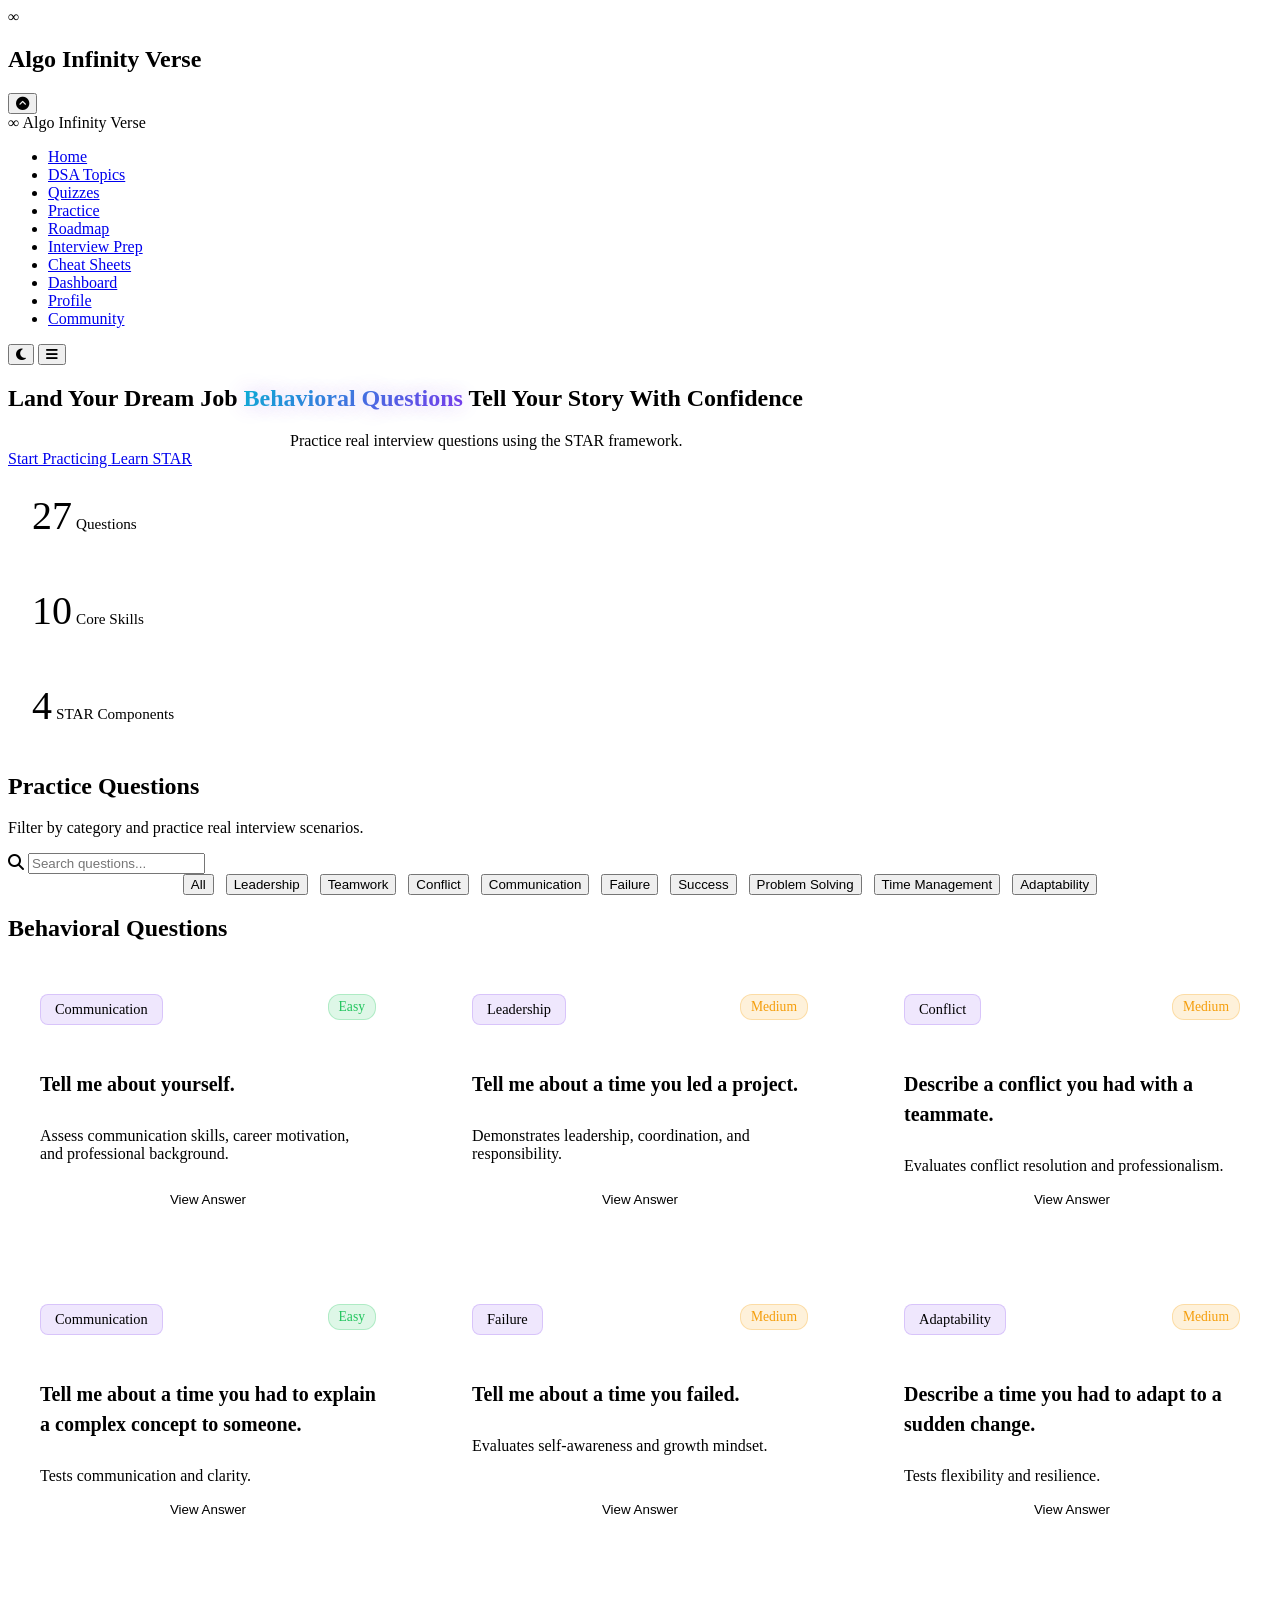
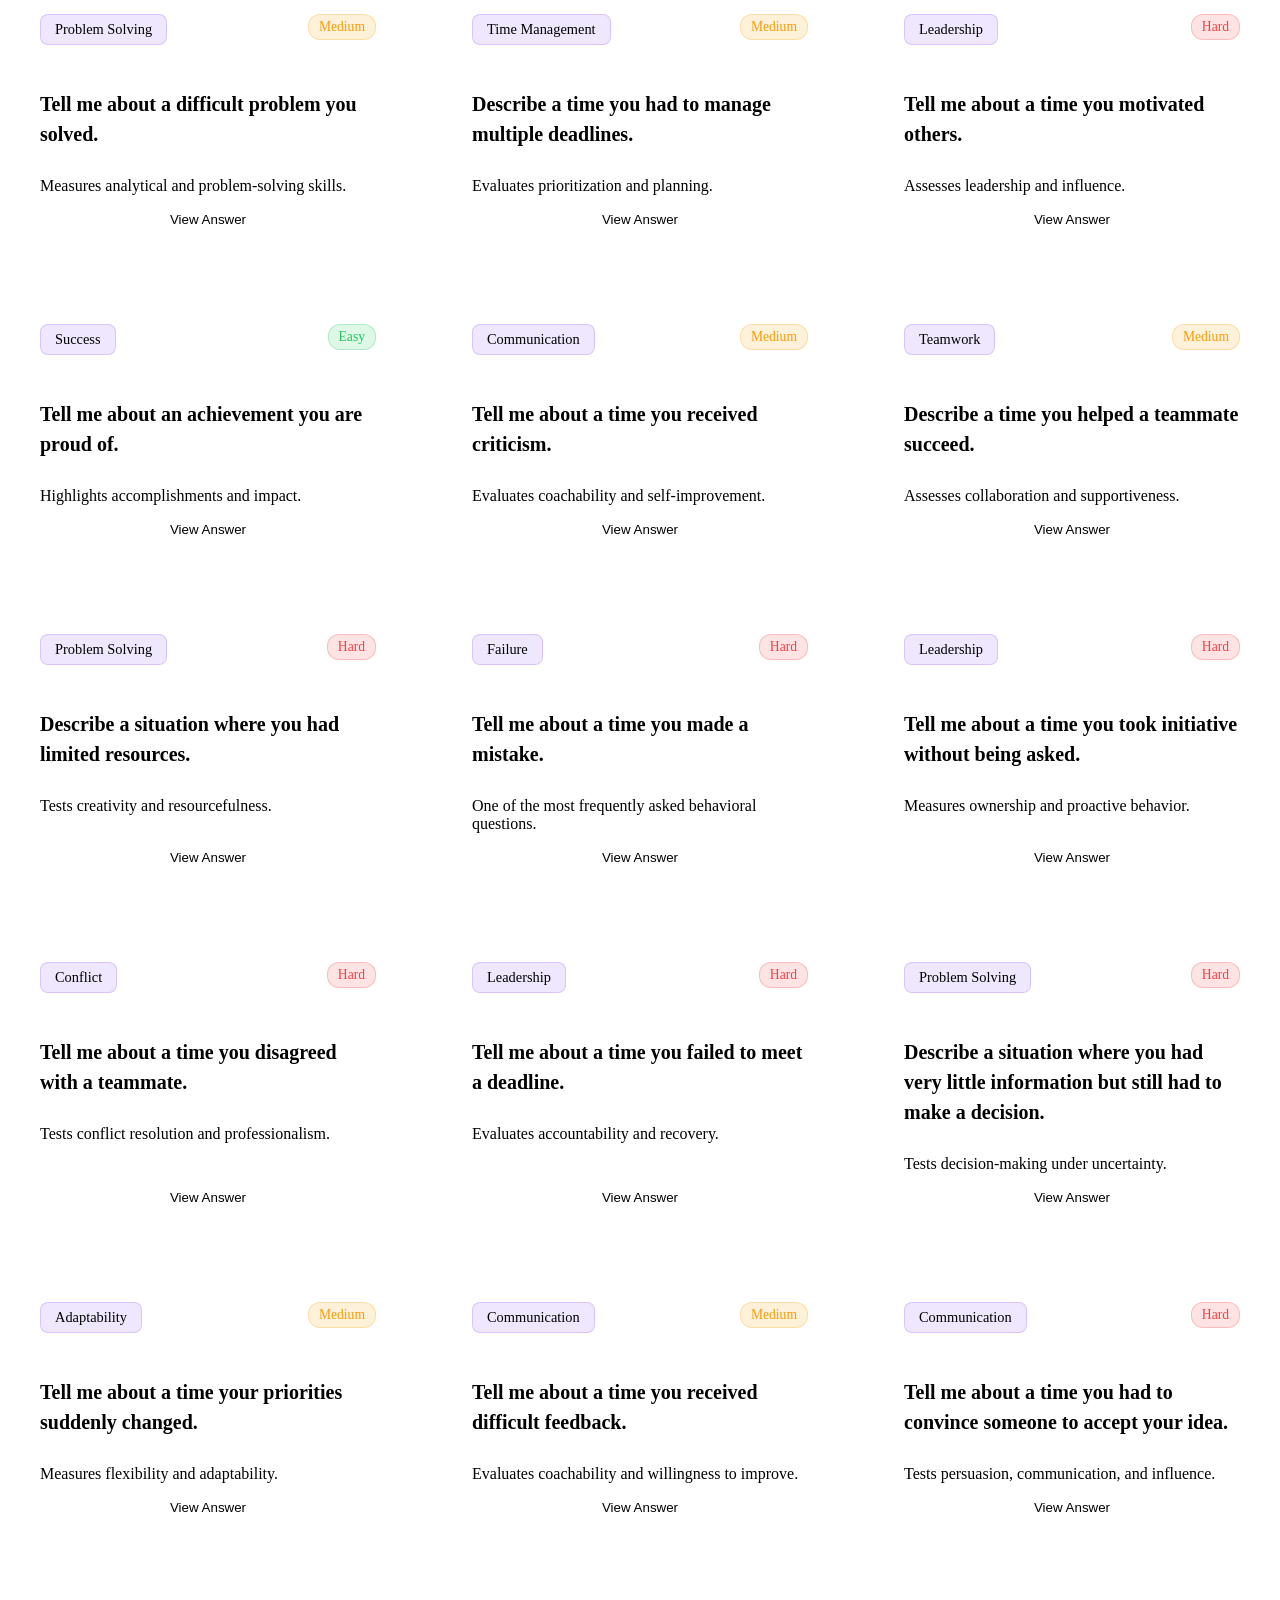
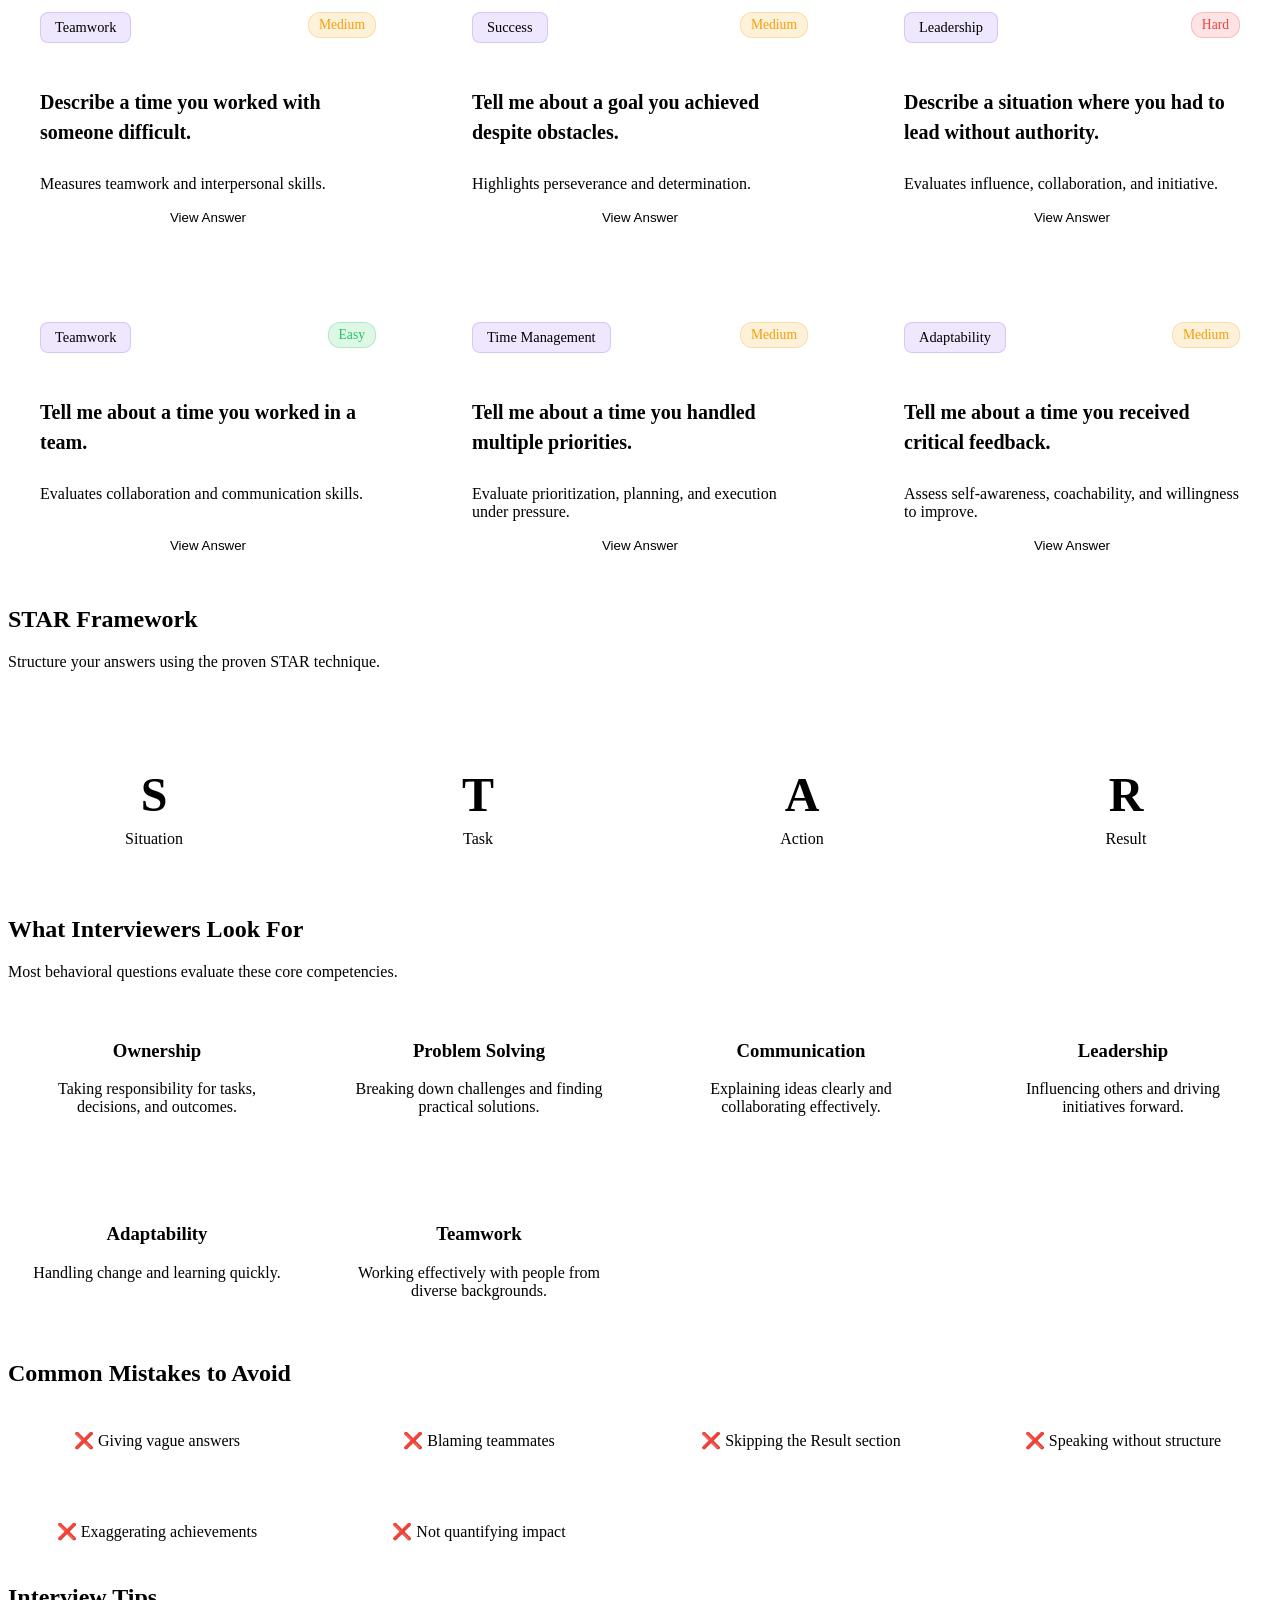
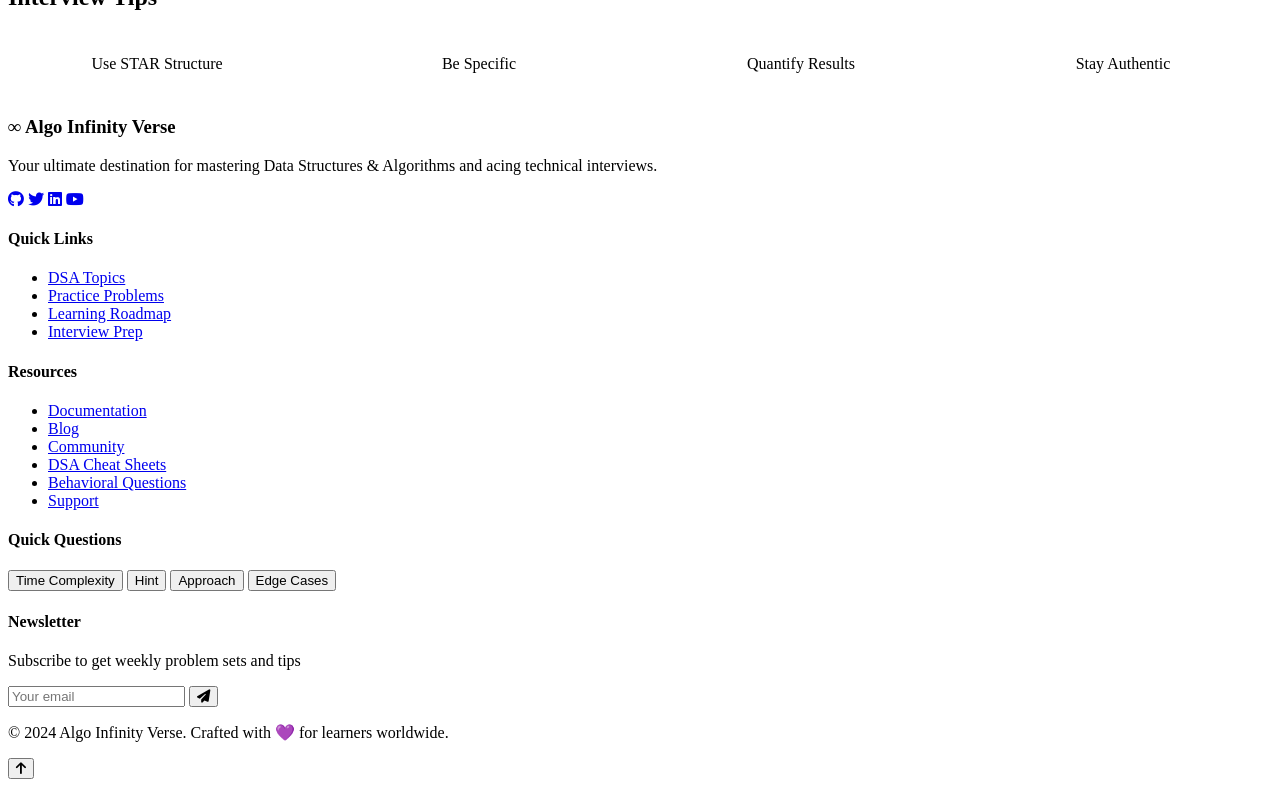
==== behavioral-questions.html @ 7541230c "Add behavioral interview questions page" ====
<!DOCTYPE html>
<html lang="en">
<head>
  <meta charset="UTF-8">
  <meta name="viewport" content="width=device-width, initial-scale=1.0">
  <title>Behavioral Questions</title>
  <link rel="stylesheet" href="styles.css">
  <link rel="stylesheet" href="behavioral-questions.css">
  <link
      href="https://fonts.googleapis.com/css2?family=Orbitron:wght@400;700;900&family=Poppins:wght@300;400;500;600;700&family=Fira+Code:wght@400;500;600&display=swap"
      rel="stylesheet"
    />

  <link
rel="stylesheet"
href="https://cdnjs.cloudflare.com/ajax/libs/font-awesome/6.5.2/css/all.min.css">

</head>
<body>

      <!-- Loading Screen -->
    <div id="loading-screen">
      <div class="loader">
        <div class="infinity-loader">∞</div>
        <h2>Algo Infinity Verse</h2>
        <div class="loading-bar">
          <div class="loading-progress"></div>
        </div>
      </div>
    </div>

<!-- Scroll to Top Button -->
    <button id="scrollTopBtn" class="scroll-top-btn">
      <i class="fas fa-circle-chevron-up"></i>
    </button>

      <!-- Navigation Bar -->
    <nav class="navbar">
      <div class="nav-logo">
        <span class="logo-text">∞</span>
        <span class="logo-title">Algo Infinity Verse</span>
      </div>
      <ul class="nav-links" id="navLinks">
        <li><a href="index.html">Home</a></li>
        <li><a href="index.html#topics">DSA Topics</a></li>
        <li><a href="index.html#quiz">Quizzes</a></li>
        <li><a href="index.html#practice">Practice</a></li>
        <li><a href="index.html#roadmap">Roadmap</a></li>
        <li><a href="index.html#interview">Interview Prep</a></li>
        <li><a href="cheat-sheets.html">Cheat Sheets</a></li>
        <li><a href="index.html#dashboard">Dashboard</a></li>
        <li><a href="index.html#profile">Profile</a></li>
        <li><a href="community.html">Community</a></li>
      </ul>
      <div class="nav-buttons">
        <button id="darkModeToggle" class="dark-mode-btn">
          <i class="fas fa-moon"></i>
        </button>
        <button id="menuToggle" class="menu-toggle">
          <i class="fas fa-bars"></i>
        </button>
      </div>
    </nav>

  <!--Hero-->
  <section class="hero behavioral-hero">
    <div class="hero-background">
      <div class="stars"></div>
      <div class="stars2"></div>
      <div class="stars3"></div>
  </div>
  <div class="hero-content">

    <h1 class="hero-title">
      <span class="title-line">
Land Your Dream Job
</span>

<span class="main-title">
Behavioral Questions
</span>

<span class="subtitle">
Tell Your Story With Confidence
</span>
    </h1>

    <p class="section-subtitle">
      Practice real interview questions using the STAR framework.
    </p>

    <div class="hero-buttons">
      <a href="#questions" class="btn btn-primary">
        Start Practicing
      </a>

      <a href="#star" class="btn btn-secondary">
        Learn STAR
      </a>
    </div>

  </div>
</section>

<!--Stat-->

<section class="section">
  <div class="container">

<div class="hero-stats">

  <div class="stat-box">
    <span class="stat-number">27</span>
    <span class="stat-label">Questions</span>
  </div>

  <div class="stat-box">
    <span class="stat-number">10</span>
    <span class="stat-label">Core Skills</span>
  </div>

  <div class="stat-box">
    <span class="stat-number">4</span>
    <span class="stat-label">STAR Components</span>
  </div>

</div>
</div>
</section>

<!--search-->
<section class="section">
<div class="container">
<h2 class="section-title">
Practice Questions
</h2>

<p class="section-subtitle">
Filter by category and practice real interview scenarios.
</p>

    <div class="practice-controls">

      <div class="search-bar">
        <i class="fas fa-search"></i>
        <input
          type="text"
          id="searchQuestions"
          placeholder="Search questions..."
        >
      </div>

      <div class="filter-buttons">

        <button class="filter-btn active">
          All
        </button>

        <button class="filter-btn">
          Leadership
        </button>

        <button class="filter-btn">
          Teamwork
        </button>

        <button class="filter-btn">
          Conflict
        </button>

        <button class="filter-btn">
          Communication
          </button>

          <button class="filter-btn">
          Failure
        </button>

        <button class="filter-btn">
          Success
        </button>

        <button class="filter-btn">
          Problem Solving
        </button>

        <button class="filter-btn">
          Time Management
        </button>

        <button class="filter-btn">
          Adaptability
          </button>

      </div>

    </div>

</div>
</section>

<!--ques card-->
<section id="questions" class="section">
<div class="container">
  <h2 class="section-title">
    Behavioral Questions
  </h2>
  <div id="questions-container" class="behavioral-grid">
    <!-- Question cards will be dynamically inserted here -->
     </div>
</div>
</section>
  
<!--STAR section-->
<section id="star" class="section">

<div class="container">

<h2 class="section-title">
STAR Framework
</h2>
<p class="section-subtitle">
Structure your answers using the proven STAR technique.
</p>
<div class="star-grid">

<div class="star-card">
<h3>S</h3>
<p>Situation</p>
</div>

<div class="star-card">
<h3>T</h3>
<p>Task</p>
</div>

<div class="star-card">
  <h3>A</h3>
  <p>Action</p>
</div>

<div class="star-card">
  <h3>R</h3>
<p>Result</p>
</div>

</div>

</div>
</section>
<!--interviewer looks for-->
<section class="section">
  <div class="container">

    <h2 class="section-title">
      What Interviewers Look For
    </h2>

    <p class="section-subtitle">
      Most behavioral questions evaluate these core competencies.
    </p>

    <div class="tips-grid">

      <div class="tip-card">
        <h3>Ownership</h3>
        <p>
          Taking responsibility for tasks, decisions, and outcomes.
        </p>
      </div>

      <div class="tip-card">
        <h3>Problem Solving</h3>
        <p>
          Breaking down challenges and finding practical solutions.
        </p>
      </div>

      <div class="tip-card">
        <h3>Communication</h3>
        <p>
          Explaining ideas clearly and collaborating effectively.
        </p>
      </div>

      <div class="tip-card">
        <h3>Leadership</h3>
        <p>
          Influencing others and driving initiatives forward.
        </p>
      </div>

      <div class="tip-card">
        <h3>Adaptability</h3>
        <p>
          Handling change and learning quickly.
        </p>
      </div>

      <div class="tip-card">
        <h3>Teamwork</h3>
        <p>
          Working effectively with people from diverse backgrounds.
        </p>
      </div>

    </div>

  </div>
</section>
<!--mistakes-->
<section class="section">
  <div class="container">

    <h2 class="section-title">
      Common Mistakes to Avoid
    </h2>

    <div class="tips-grid">

      <div class="tip-card">
        ❌ Giving vague answers
      </div>

      <div class="tip-card">
        ❌ Blaming teammates
      </div>

      <div class="tip-card">
        ❌ Skipping the Result section
      </div>

      <div class="tip-card">
        ❌ Speaking without structure
      </div>

      <div class="tip-card">
        ❌ Exaggerating achievements
      </div>

      <div class="tip-card">
        ❌ Not quantifying impact
      </div>

    </div>

  </div>
</section>

<!--tips-->
<section class="section">

<div class="container">

<h2 class="section-title">
Interview Tips
</h2>

<div class="tips-grid">

<div class="tip-card">
   Use STAR Structure
</div>

<div class="tip-card">
   Be Specific
</div>

<div class="tip-card">
   Quantify Results
</div>

<div class="tip-card">
   Stay Authentic
</div>
</div>
</div>
</section>
<!-- Footer -->
    <footer class="footer">
      <div class="container">
        <div class="footer-content">
          <div class="footer-section">
            <h3>∞ Algo Infinity Verse</h3>
            <p>
              Your ultimate destination for mastering Data Structures &
              Algorithms and acing technical interviews.
            </p>
            <div class="social-links">
              <a href="#"><i class="fab fa-github"></i></a>
              <a href="#"><i class="fab fa-twitter"></i></a>
              <a href="#"><i class="fab fa-linkedin"></i></a>
              <a href="#"><i class="fab fa-youtube"></i></a>
            </div>
          </div>
          <div class="footer-section">
            <h4>Quick Links</h4>
            <ul>
              <li><a href="index.html#topics">DSA Topics</a></li>
              <li><a href="index.html#practice">Practice Problems</a></li>
              <li><a href="index.html#roadmap">Learning Roadmap</a></li>
              <li><a href="index.html#interview">Interview Prep</a></li>
            </ul>
          </div>
          <div class="footer-section">
            <h4>Resources</h4>
            <ul>
              <li><a href="#">Documentation</a></li>
              <li><a href="#">Blog</a></li>
              <li><a href="community.html">Community</a></li>
              <li><a href="cheat-sheets.html">DSA Cheat Sheets</a></li>
              <li><a href="behavioral-questions.html">Behavioral Questions</a></li>
              <li><a href="support-page/index.html">Support</a></li>
            </ul>
          </div>
          <div class="footer-section">
            <h4>Quick Questions</h4>
            <div class="footer-questions">
              <button
                class="footer-question"
                data-question="What is the time complexity of this problem?"
              >
                Time Complexity
              </button>
              <button
                class="footer-question"
                data-question="Can you give me a hint for this problem?"
              >
                Hint
              </button>
              <button
                class="footer-question"
                data-question="What approach should I use?"
              >
                Approach
              </button>
              <button
                class="footer-question"
                data-question="Are there any edge cases I should consider?"
              >
                Edge Cases
              </button>
            </div>
          </div>
          <div class="footer-section">
            <h4>Newsletter</h4>
            <p>Subscribe to get weekly problem sets and tips</p>
            <form class="newsletter-form" id="newsletterForm" novalidate>
              <label for="newsletterEmail" class="sr-only">Email address</label>
              <input
                type="email"
                id="newsletterEmail"
                name="email"
                placeholder="Your email"
                required
                autocomplete="email"
                aria-describedby="newsletterError"
              />
              <button type="submit" aria-label="Subscribe to newsletter">
                <i class="fas fa-paper-plane"></i>
              </button>
              <span class="newsletter-error" id="newsletterError" role="alert" aria-live="polite"></span>
              
            </form>
          </div>
        </div>
        <div class="footer-bottom">
          <p>
            &copy; 2024 Algo Infinity Verse. Crafted with 💜 for learners
            worldwide.
          </p>
        </div>
      </div>
    </footer>

    <div class="modal" id="notesModal">
      <div class="modal-content">
        <div class="modal-header">
          <h3 id="notesModalTitle">Problem Notes</h3>
          <button class="modal-close" id="notesModalClose">&times;</button>
        </div>
        <div class="modal-body">
          <textarea id="notesEditor" placeholder="Write your notes here..."></textarea>
        </div>
        <div class="modal-footer">
          <button class="btn btn-secondary" id="notesCancelBtn">Cancel</button>
          <button class="btn btn-primary" id="notesSaveBtn">
            <i class="fas fa-save"></i> Save Notes
          </button>
        </div>
      </div>
    </div>
    <div class="modal" id="answerModal">

  <div class="modal-content">

    <div class="modal-header">
      <h3 id="modalQuestion"></h3>

      <button
        class="modal-close"
        id="closeAnswer">
        &times;
      </button>
    </div>

    <div class="modal-body">
<div class="modal-meta">
    <span id="modalCategory" class="category-tag"></span>
    <span id="modalDifficulty"></span>
</div>

      <div id="modalAnswer"></div>

    </div>

  </div>

</div>
    <!-- Back To Top Button -->
<button id="backToTopBtn" class="back-to-top" aria-label="Back to Top">
  <i class="fas fa-arrow-up"></i>
</button>
    <script src="behavioral-questions.js"></script>
</body>
</html>
---- behavioral-questions.css ----
/*Behavioral Questions Page*/
.behavioral-hero .main-title{
    background:linear-gradient(
        135deg,
        #06b6d4,
        #7c3aed
    );

    background-clip: text;
    -webkit-background-clip:text;

    color: transparent;
    -webkit-text-fill-color:transparent;

    text-shadow:
    0 0 20px rgba(124,58,237,0.3);
}
.behavioral-hero .section-subtitle{
    max-width:700px;
    margin:0 auto;
}

.behavioral-grid{
    display:grid;
    grid-template-columns:
    repeat(auto-fit,minmax(300px,1fr));

    gap:2rem;
}

.behavioral-card{
    display:flex;
    flex-direction:column;
    justify-content:space-between;
    position:relative;
    background:var(--glass-bg);
    border:1px solid var(--glass-border);
    border-radius:20px;
    padding:2rem;
    backdrop-filter:blur(10px);

    transition:
transform 0.3s ease,
box-shadow 0.3s ease;
}

/* Difficulty Badge */
.difficulty-badge{
    position:absolute;
    top:2rem;
    right:2rem;

    padding:6px 12px;
    border-radius:999px;

    font-size:0.85rem;
    font-weight:600;
}
.difficulty-easy{
    background:rgba(34,197,94,0.15);
    color:#22c55e;
    border:1px solid rgba(34,197,94,0.25);
}

.difficulty-medium{
    background:rgba(245,158,11,0.15);
    color:#f59e0b;
    border:1px solid rgba(245,158,11,0.25);
}

.difficulty-hard{
    background:rgba(239,68,68,0.15);
    color:#ef4444;
    border:1px solid rgba(239,68,68,0.25);
}

.behavioral-card:hover{
        transform:translateY(-4px);
    border-color:rgba(236,72,153,0.3);
}

.behavioral-card h3{
    font-size:1.25rem;
    line-height:1.5;
    margin-bottom:0.75rem;
    margin-top: 1.5rem;
}

.behavioral-card p{
    color:var(--text-secondary);
    
}
.behavioral-card .btn{
    margin-top:auto;
    box-shadow:none;
}

.behavioral-card .btn:hover{
    box-shadow:0 0 12px rgba(124,58,237,0.25);
}
/*Stat*/
/* Behavioral Page Stats Override */
.hero-stats .stat-box{
    padding:1.5rem;
    min-height:auto;
}

.hero-stats .stat-number{
    font-size:2.5rem;
}

.hero-stats .stat-label{
    font-size:0.95rem;
}
/*Star Cards*/
.star-grid{
    display:grid;
    grid-template-columns:
    repeat(auto-fit,minmax(220px,1fr));
    gap:2rem;
}

.star-card{
    background:var(--glass-bg);
    border:1px solid var(--glass-border);
    border-radius:20px;
    padding:2rem;
    text-align:center;
    backdrop-filter:blur(10px);
    transition:
    transform 0.3s ease,
    box-shadow 0.3s ease;
}

.star-card:hover{
    transform:translateY(-6px);
    box-shadow:var(--glass-shadow);
}

.star-card h3{
    font-size:3rem;
    color:var(--accent);
    margin-bottom:0.5rem;
    font-weight:800;
}
.star-card p{
    margin-top:0.5rem;
    color:var(--text-secondary);
}
/*Tips Card*/
.tips-grid{
    display:grid;
    grid-template-columns:
    repeat(auto-fit,minmax(250px,1fr));
    gap:1.5rem;
}

.tip-card{
    background:var(--glass-bg);
    border:1px solid var(--glass-border);
    border-radius:20px;
    padding:1.5rem;
    text-align:center;
    backdrop-filter:blur(10px);

    transition:
    transform 0.3s ease,
    box-shadow 0.3s ease;
}

.tip-card:hover{
    transform:translateY(-6px);
    box-shadow:var(--glass-shadow);
}
/*Category card*/
.card-meta{
    display:flex;
    gap:0.75rem;
    margin-bottom:1.25rem;
    flex-wrap:wrap;
}

.category-tag,
.difficulty-badge{
    display:inline-flex;
    align-items:center;

    padding:0.35rem 0.8rem;

    border-radius:8px;

    font-size:0.85rem;
    font-weight:500;

    margin:0;
}
.category-tag{
    background:rgba(124,58,237,0.12);
    color:var(--primary-light);
    border:1px solid rgba(124,58,237,0.2);
    font-size:0.9rem;
    padding:6px 14px
}

.category-tag:hover{
    background:rgba(124,58,237,0.35);
    transform:translateY(-2px);
}

#modalAnswer{
    line-height:1.8;
}

#modalAnswer strong{
    color:var(--accent);
}
.modal{
    display:none;
}

.modal.active{
    display:flex;
}
.modal-meta{
    display:flex;
    gap:0.75rem;
    margin-bottom:1rem;
    align-items:center;
}
/*Difficulty Badge*/
.difficulty-badge{
    display:inline-block;
    padding:4px 10px;
    border-radius:12px;
    margin-bottom:1rem;
    font-size:0.85rem;
}
.modal-difficulty{
    display:inline-flex;
    align-items:center;
    padding:0.35rem 0.8rem;
    border-radius:8px;
    font-size:0.85rem;
    font-weight:500;
}
/* Filter Buttons Mobile Fix */
.filter-buttons{
    display:flex;
    flex-wrap:wrap;
    gap:0.75rem;
    justify-content:center;
}
.view-answer-btn{
    width:100%;
    background:transparent;
    border:1px solid var(--glass-border);
    color:var(--text-primary);
    box-shadow:none;
}
.view-answer-btn:hover{
    border-color:var(--primary);
}
.navbar.scrolled{
    background: rgba(10,10,26,0.95);
    backdrop-filter: blur(12px);
}
@media (max-width:768px){

    .filter-buttons{
        width:100%;
        justify-content:center;
    }

    .filter-btn{
        font-size:0.9rem;
        padding:0.6rem 1rem;
    }

}
/*Mobile Responsiveness*/
@media (max-width:768px){

    .behavioral-grid,
    .star-grid,
    .tips-grid{
        grid-template-columns:1fr;
    }

    .star-card h3{
        font-size:2.5rem;
    }

}
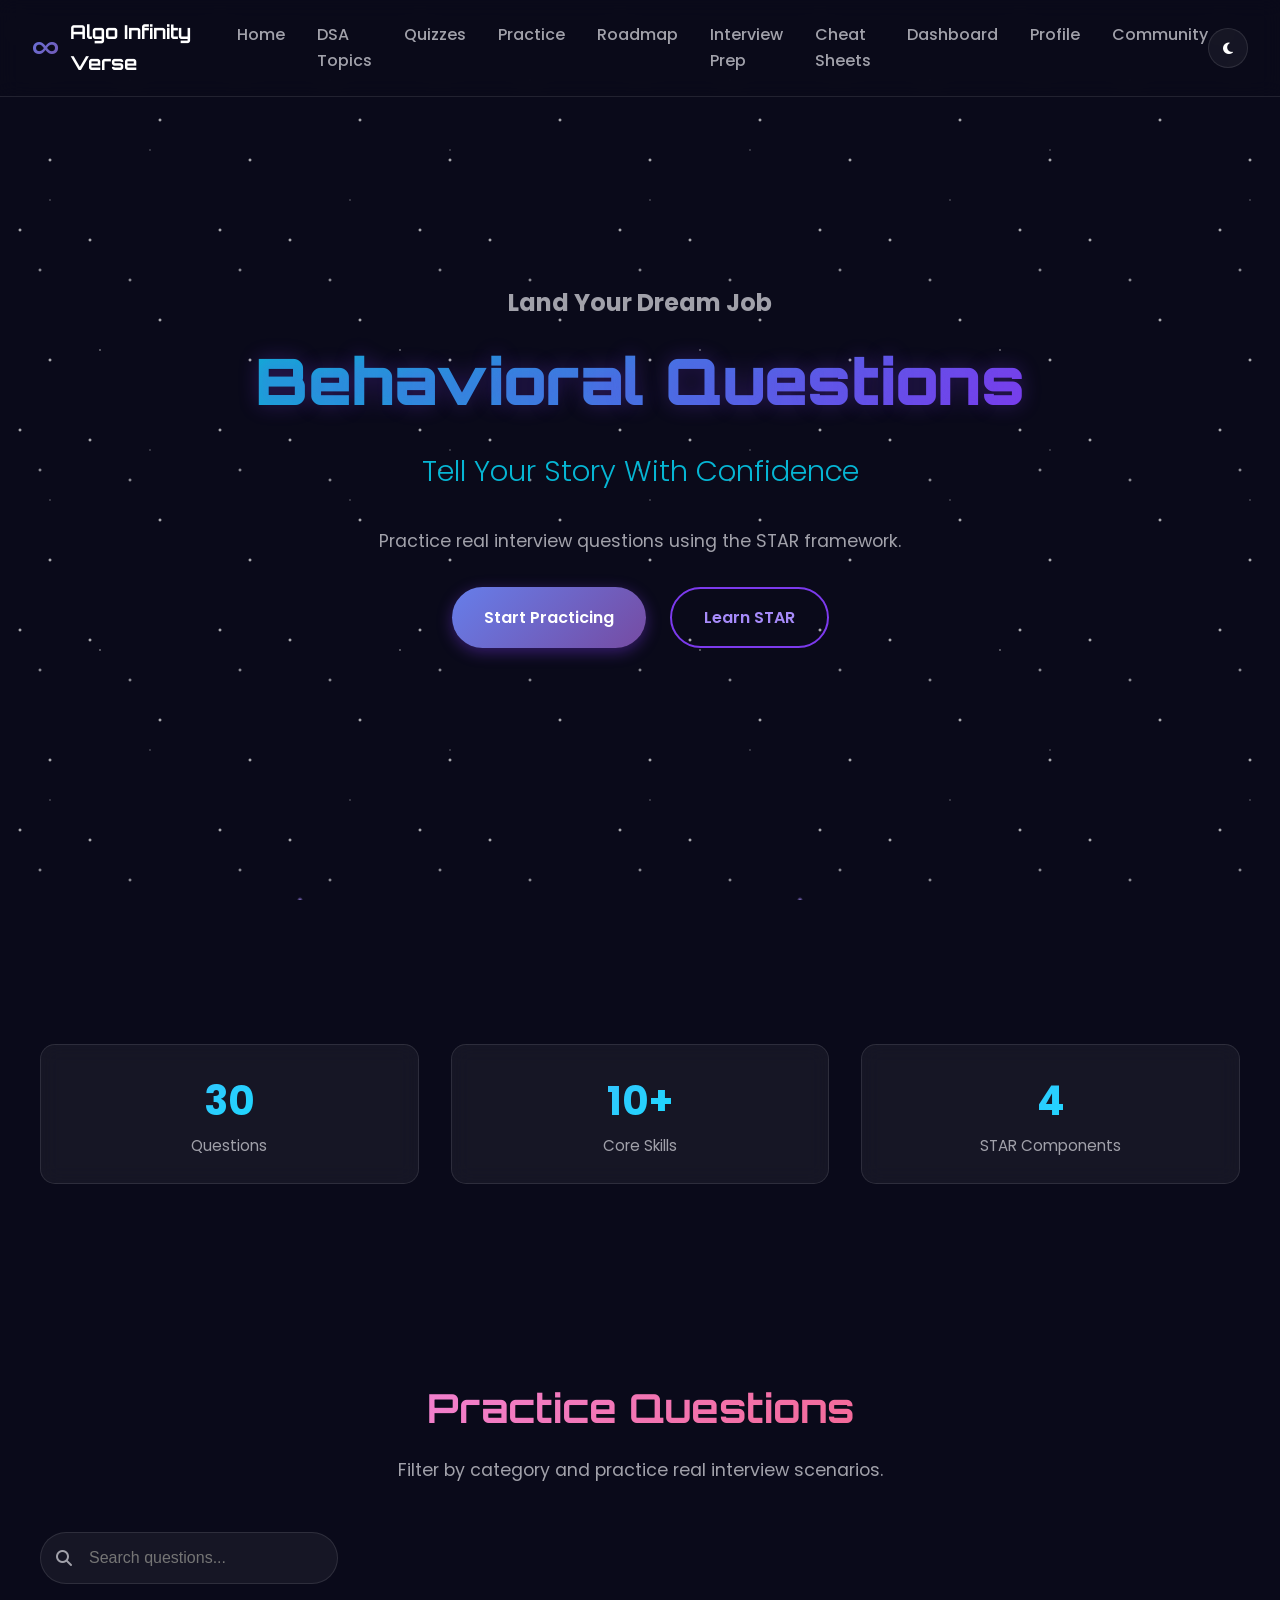
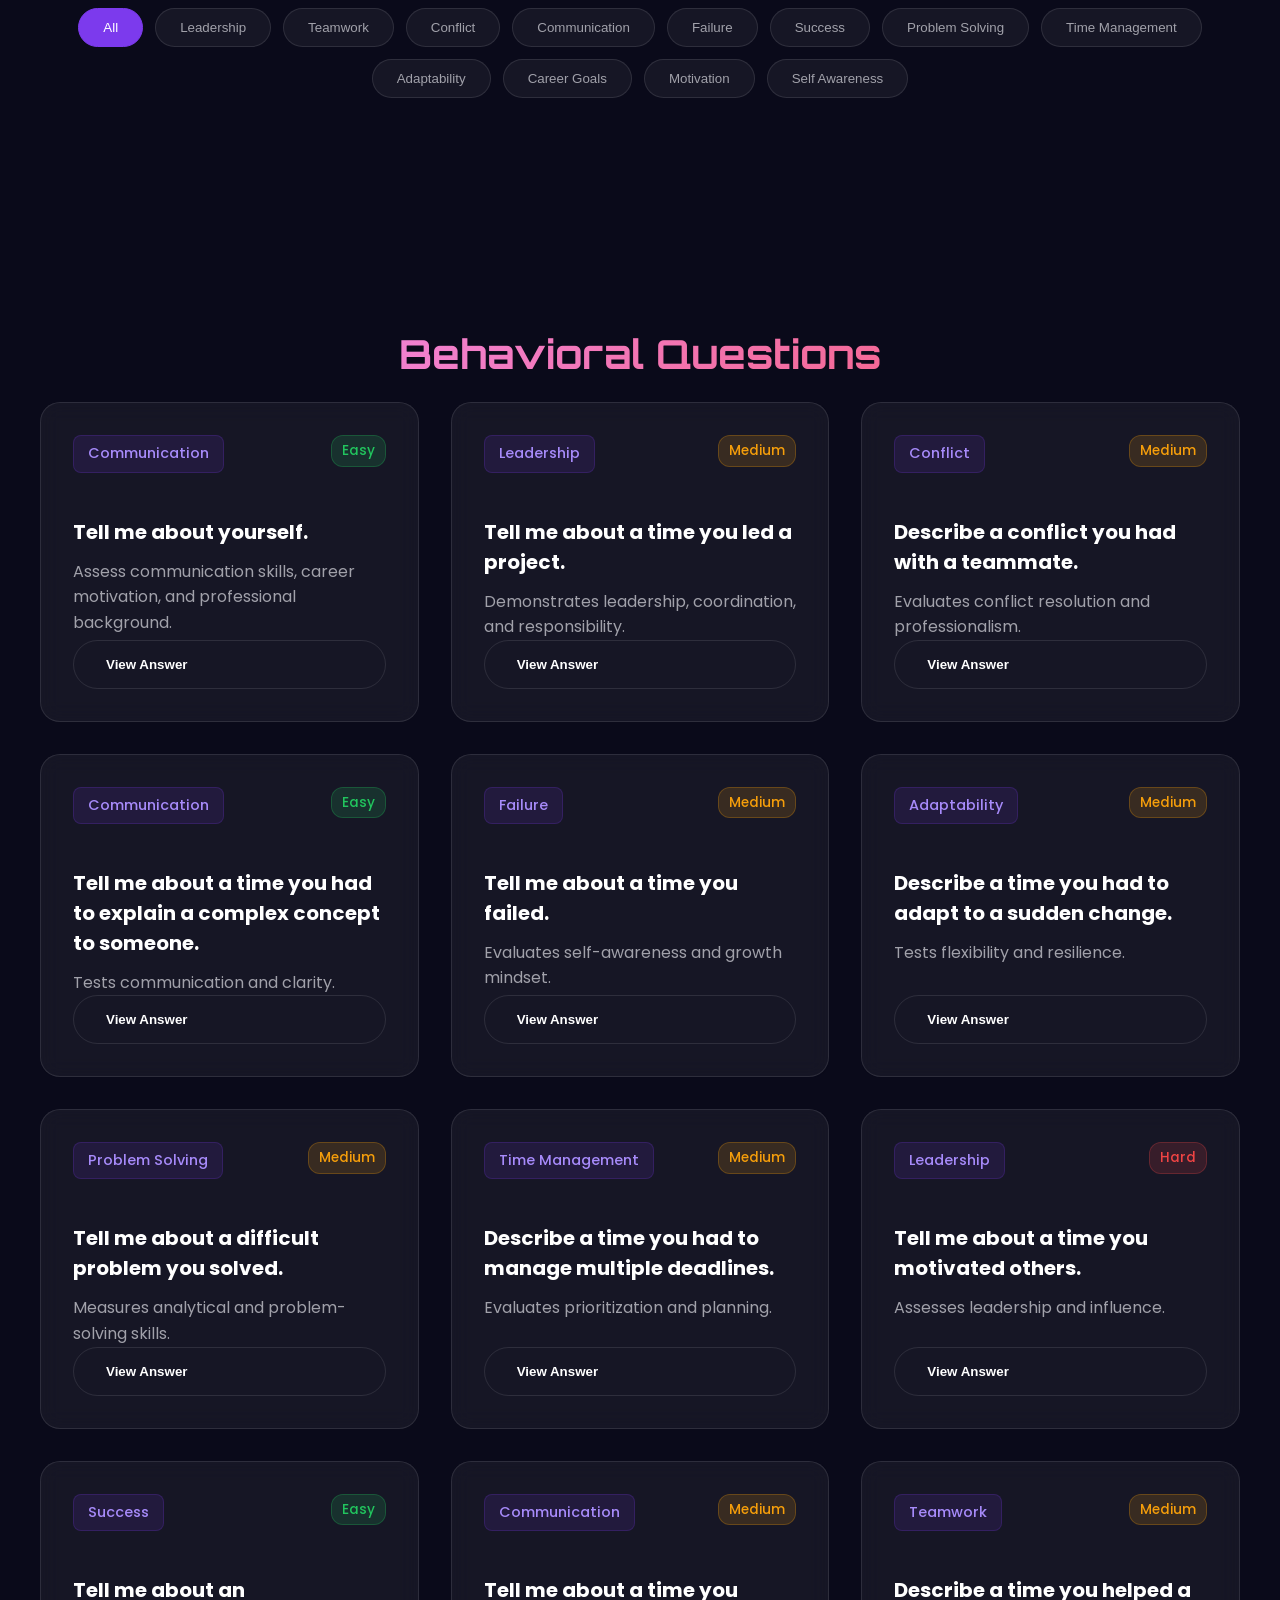
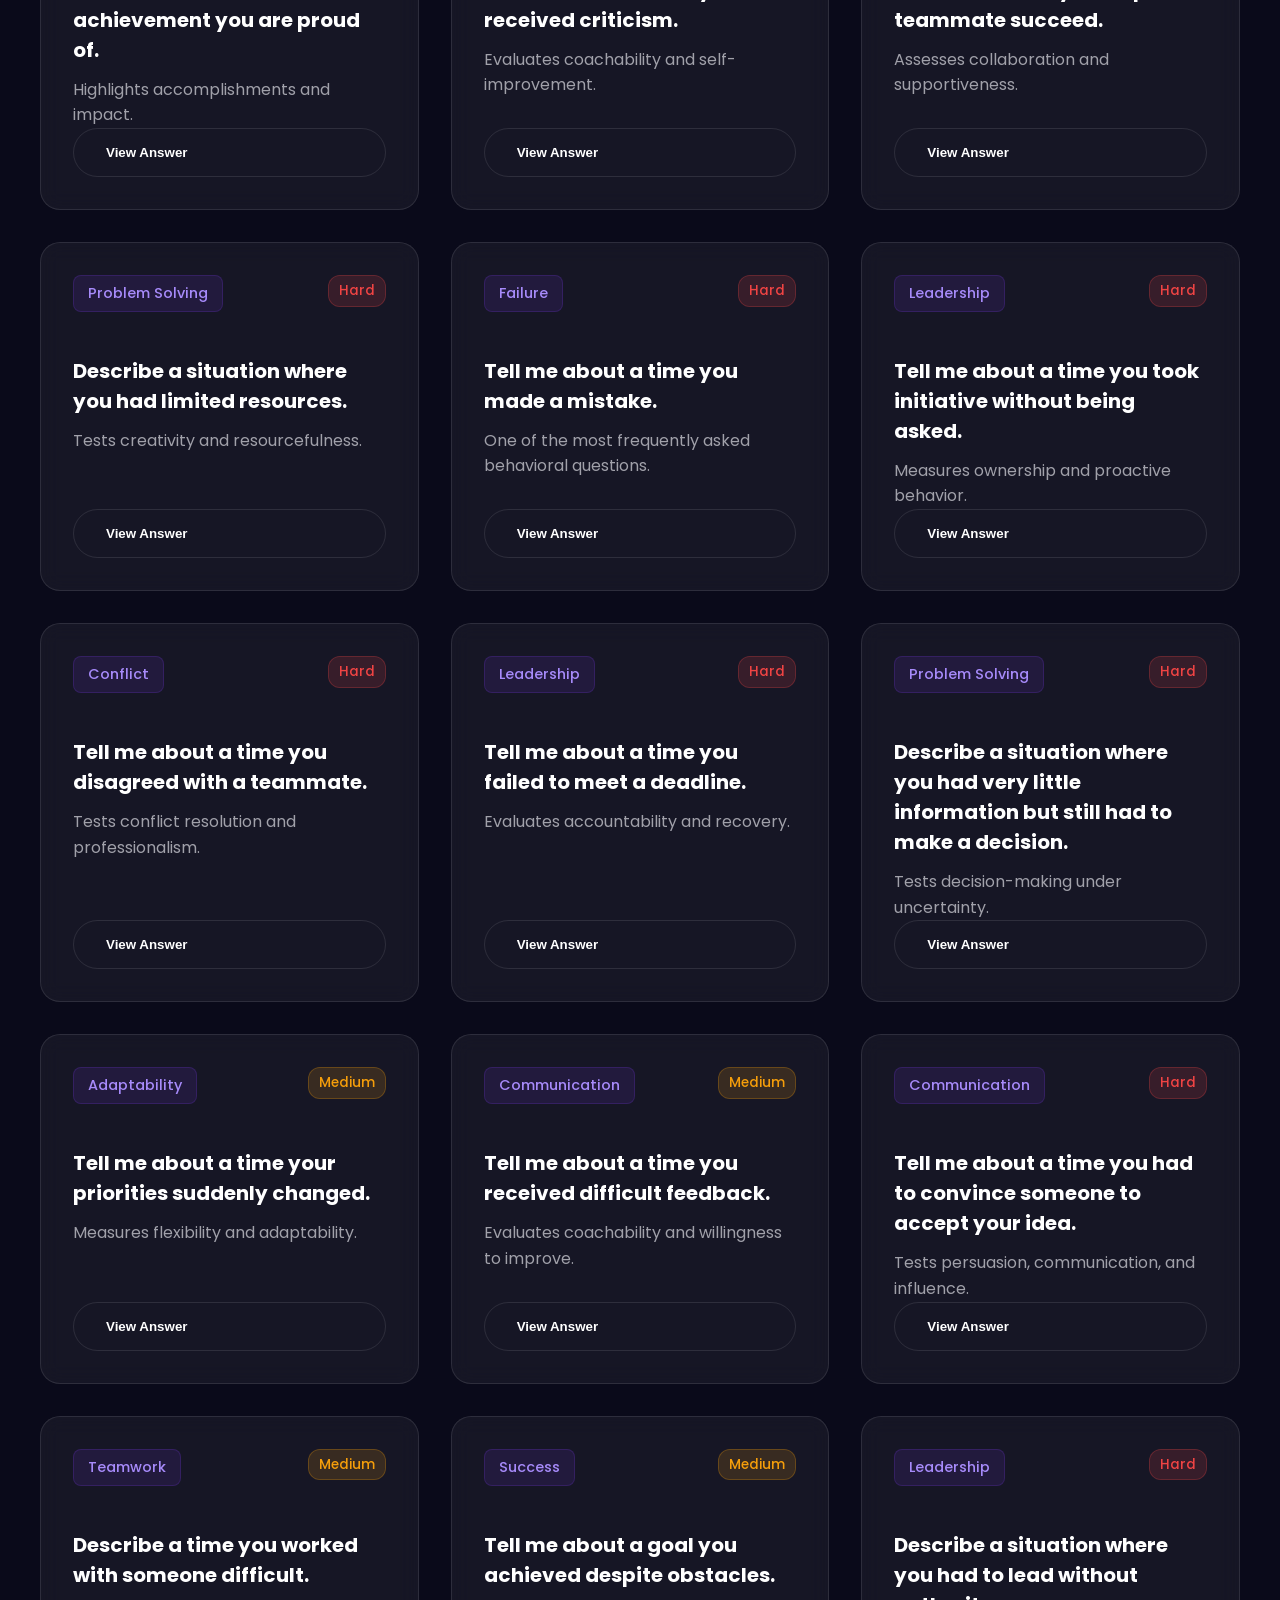
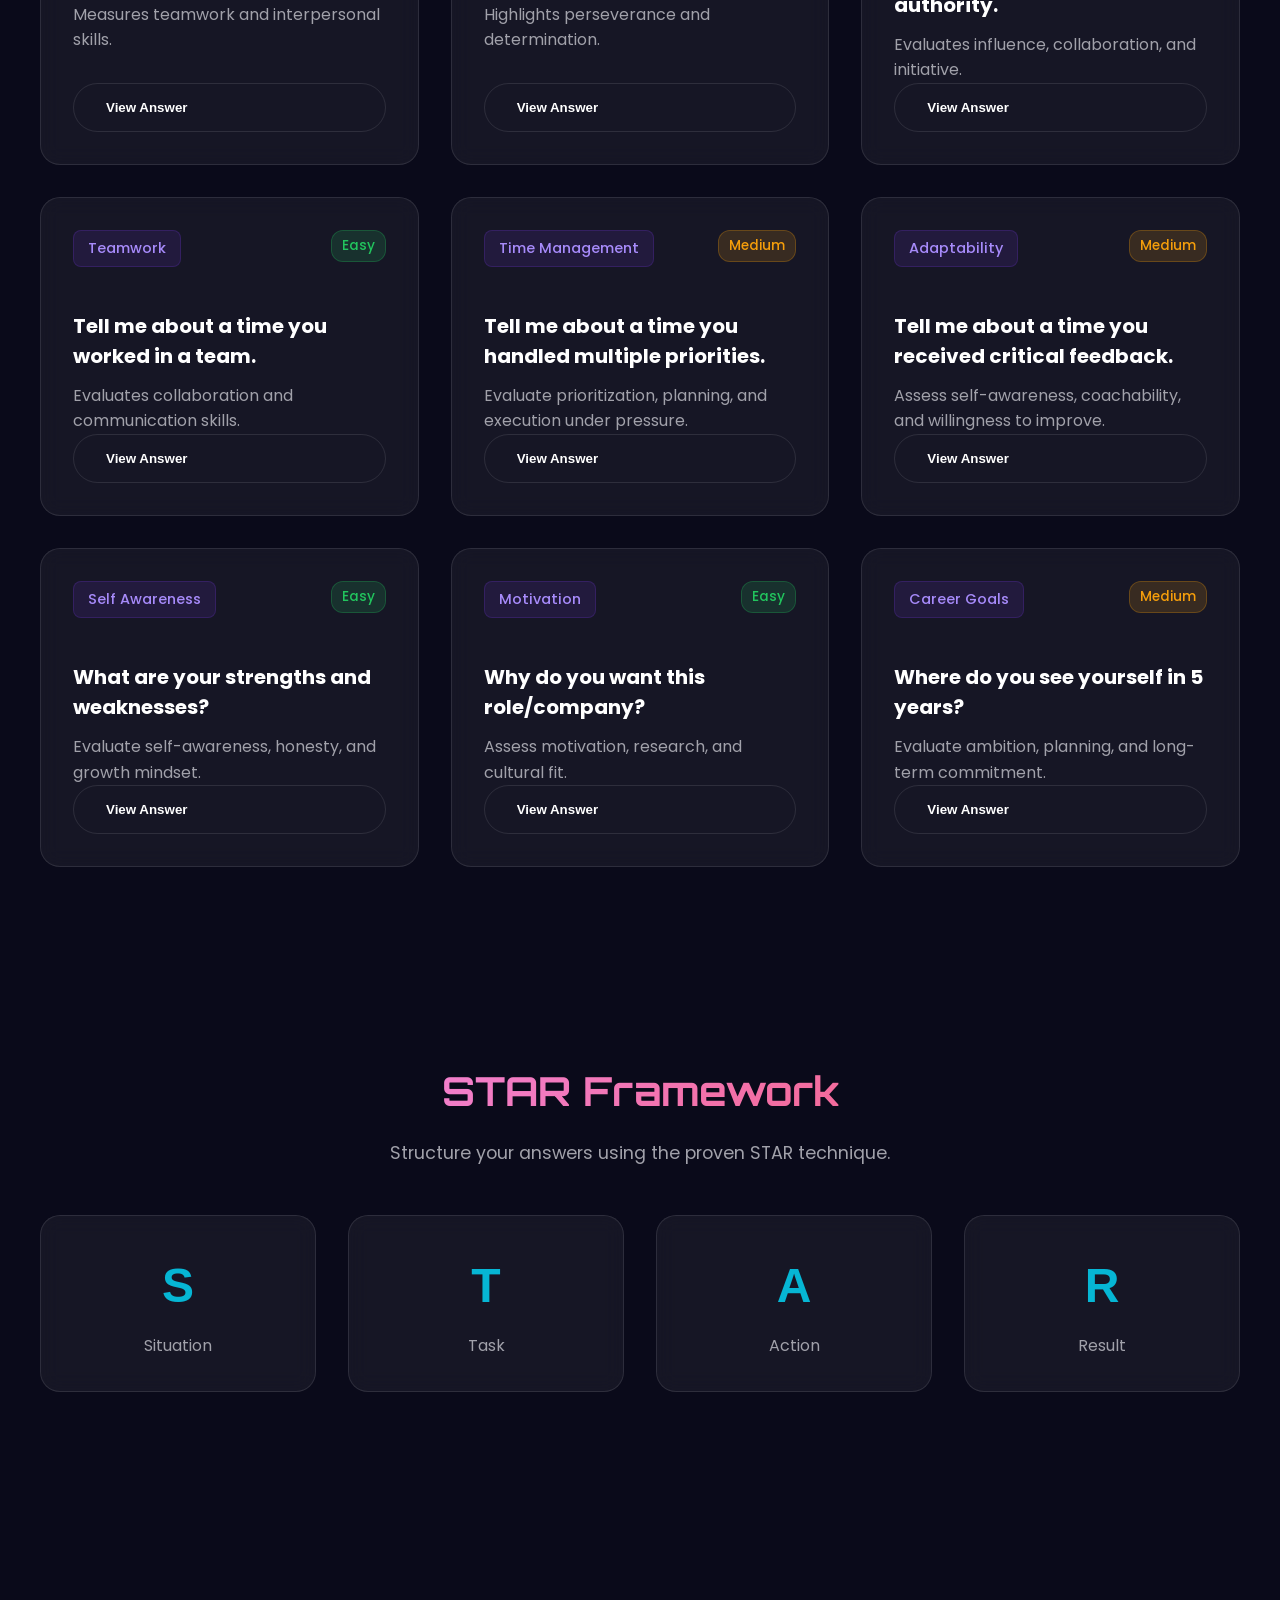
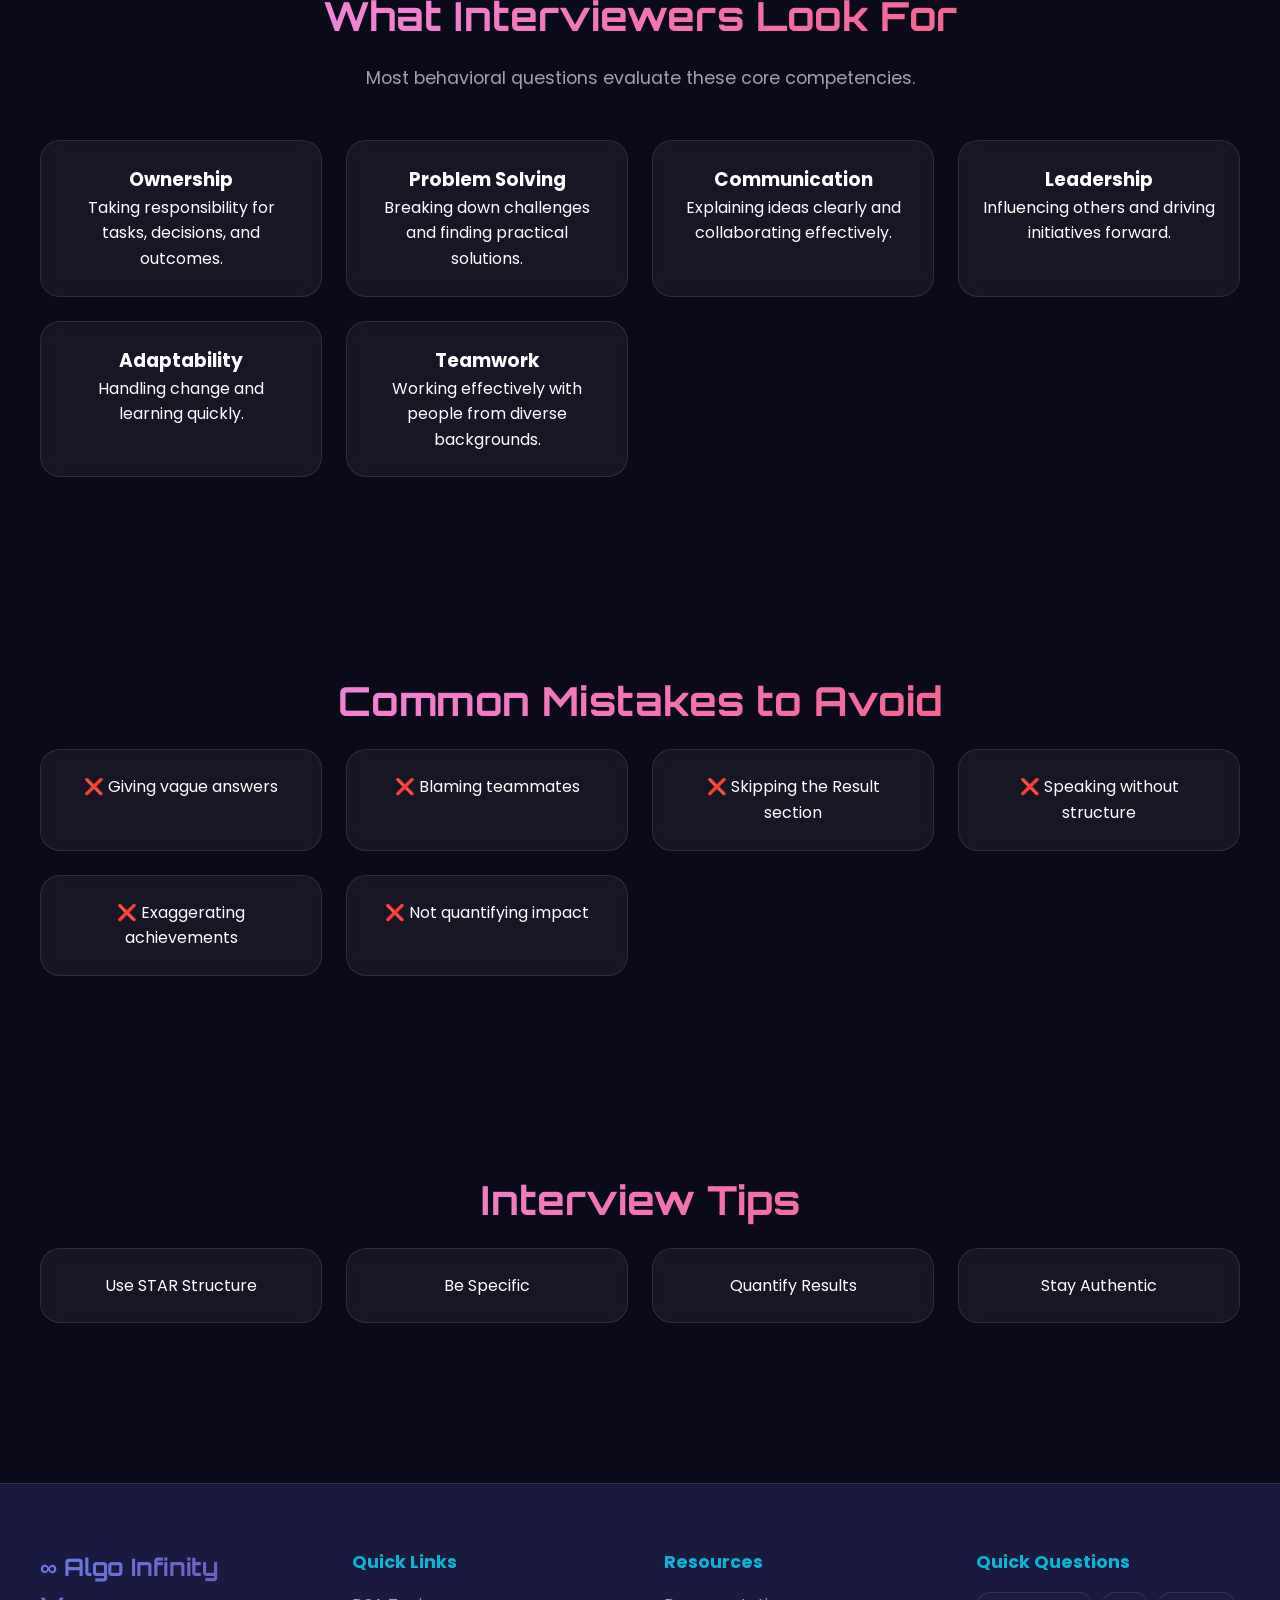
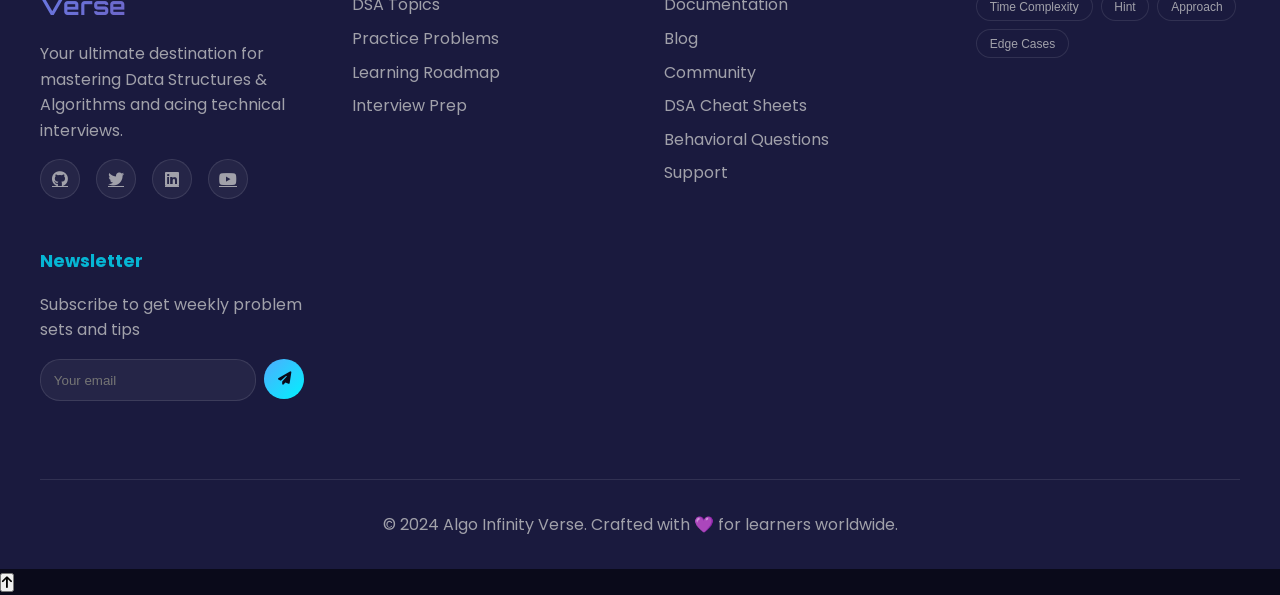
==== commit 0c08c84b: "Add common HR interview questions" ====
--- a/behavioral-questions.html
+++ b/behavioral-questions.html
@@ -110,12 +110,12 @@
 <div class="hero-stats">
 
   <div class="stat-box">
-    <span class="stat-number">27</span>
+    <span class="stat-number">30</span>
     <span class="stat-label">Questions</span>
   </div>
 
   <div class="stat-box">
-    <span class="stat-number">10</span>
+    <span class="stat-number">10+</span>
     <span class="stat-label">Core Skills</span>
   </div>
 
@@ -191,7 +191,15 @@
         <button class="filter-btn">
           Adaptability
           </button>
-
+          <button class="filter-btn">
+          Career Goals
+          </button>
+          <button class="filter-btn">
+          Motivation
+          </button>
+          <button class="filter-btn">
+          Self Awareness
+          </button>
       </div>
 
     </div>
--- a/styles.css
+++ b/styles.css
@@ -0,0 +1,4277 @@
+/* ===== CSS VARIABLES ===== */
+:root {
+  /* Colors */
+  --primary: #7c3aed;
+  --primary-light: #a78bfa;
+  --secondary: #3b82f6;
+  --accent: #06b6d4;
+  --dark-bg: #0a0a1a;
+  --dark-surface: #1a1a3e;
+  --dark-card: #252550;
+  --text-primary: #ffffff;
+  --text-secondary: #a1a1aa;
+  --gradient-1: linear-gradient(135deg, #667eea 0%, #764ba2 100%);
+  --gradient-2: linear-gradient(135deg, #f093fb 0%, #f5576c 100%);
+  --gradient-3: linear-gradient(135deg, #4facfe 0%, #00f2fe 100%);
+  --gradient-4: linear-gradient(135deg, #43e97b 0%, #38f9d7 100%);
+  --glass-bg: rgba(255, 255, 255, 0.05);
+  --glass-border: rgba(255, 255, 255, 0.1);
+  --glass-shadow: 0 8px 32px 0 rgba(31, 38, 135, 0.37);
+}
+
+/* ===== GLOBAL STYLES ===== */
+* {
+  margin: 0;
+  padding: 0;
+  box-sizing: border-box;
+}
+
+html {
+  scroll-behavior: smooth;
+  overflow-x: hidden;
+  width: 100%;
+  max-width: 100%;
+  overflow-x: hidden;
+  margin: 0;
+  padding: 0;
+}
+
+body {
+  font-family: "Poppins", sans-serif;
+  background: var(--dark-bg);
+  color: var(--text-primary);
+  line-height: 1.6;
+  overflow-x: hidden;
+  width: 100%;
+  max-width: 100%;
+  overflow-x: hidden;
+  margin: 0;
+  padding: 0;
+}
+
+.hidden {
+  display: none !important;
+}
+
+/* ===== LOADING SCREEN ===== */
+#loading-screen {
+  position: fixed;
+  top: 0;
+  left: 0;
+  width: 100%;
+  height: 100%;
+  background: var(--dark-bg);
+  z-index: 10000;
+  display: flex;
+  justify-content: center;
+  align-items: center;
+  transition: opacity 0.5s ease;
+}
+
+#loading-screen.hidden {
+  opacity: 0;
+  pointer-events: none;
+}
+
+.loader {
+  text-align: center;
+}
+.big-box {
+  transition: transform 0.3s ease-in;
+}
+.big-box {
+  transition: transform 0.3s ease-in-out;
+}
+
+.big-box:hover {
+  transform: scale(1.05);
+}
+.infinity-loader {
+  font-size: 6rem;
+  font-weight: 900;
+  background: var(--gradient-1);
+  -webkit-background-clip: text;
+  -webkit-text-fill-color: transparent;
+  animation: pulse 2s infinite;
+}
+
+@keyframes pulse {
+  0%,
+  100% {
+    transform: scale(1);
+  }
+  50% {
+    transform: scale(1.05);
+  }
+}
+
+.loading-bar {
+  width: 300px;
+  height: 6px;
+  background: var(--dark-card);
+  border-radius: 3px;
+  margin: 20px auto;
+  overflow: hidden;
+}
+
+.loading-progress {
+  height: 100%;
+  background: var(--gradient-1);
+  width: 0%;
+  animation: loadProgress 2s ease-in-out forwards;
+}
+
+@keyframes loadProgress {
+  0% {
+    width: 0%;
+  }
+  100% {
+    width: 100%;
+  }
+}
+
+/* ===== SCROLL TO TOP ===== */
+.scroll-top-btn {
+  position: fixed;
+  bottom: 30px;
+  right: 30px;
+  width: 50px;
+  height: 50px;
+  border-radius: 50%;
+  background: var(--gradient-1);
+  border: none;
+  color: white;
+  font-size: 1.2rem;
+  cursor: pointer;
+  opacity: 0;
+  pointer-events: none;
+  transition: all 0.3s ease;
+  z-index: 1000;
+  box-shadow: var(--glass-shadow);
+}
+
+.scroll-top-btn.visible {
+  opacity: 1;
+  pointer-events: all;
+}
+
+.scroll-top-btn:hover {
+  transform: translateY(-5px);
+}
+
+/* ===== AUTHENTICATION ===== */
+.auth-page {
+  min-height: 100vh;
+  display: grid;
+  place-items: center;
+  padding: 7rem 1rem 3rem;
+  background:
+    radial-gradient(circle at top left, rgba(6, 182, 212, 0.18), transparent 34rem),
+    radial-gradient(circle at bottom right, rgba(124, 58, 237, 0.2), transparent 32rem),
+    var(--dark-bg);
+}
+
+.auth-panel {
+  width: min(100%, 460px);
+  padding: 2rem;
+  border-radius: 8px;
+}
+
+.auth-brand {
+  text-align: center;
+  margin-bottom: 1.75rem;
+}
+
+.auth-mark {
+  display: inline-grid;
+  place-items: center;
+  width: 58px;
+  height: 58px;
+  margin-bottom: 1rem;
+  border-radius: 50%;
+  background: var(--gradient-1);
+  color: white;
+  font-family: "Orbitron", sans-serif;
+  font-size: 2.4rem;
+  font-weight: 900;
+}
+
+.auth-brand h1 {
+  font-family: "Orbitron", sans-serif;
+  font-size: 1.8rem;
+  margin-bottom: 0.4rem;
+}
+
+.auth-brand p,
+.auth-switch,
+.form-group small {
+  color: var(--text-secondary);
+}
+
+.auth-form {
+  display: grid;
+  gap: 1rem;
+}
+
+.form-group {
+  display: grid;
+  gap: 0.45rem;
+}
+
+.form-group label {
+  font-weight: 600;
+  color: var(--text-primary);
+}
+
+.form-group input {
+  width: 100%;
+  min-height: 46px;
+  border: 1px solid var(--glass-border);
+  border-radius: 8px;
+  background: rgba(255, 255, 255, 0.07);
+  color: var(--text-primary);
+  font: inherit;
+  padding: 0.75rem 0.9rem;
+  outline: none;
+}
+
+.form-group input:focus {
+  border-color: var(--primary-light);
+  box-shadow: 0 0 0 3px rgba(124, 58, 237, 0.22);
+}
+
+.auth-submit {
+  width: 100%;
+  justify-content: center;
+  min-height: 48px;
+}
+
+.auth-submit[data-loading="true"] {
+  opacity: 0.75;
+  cursor: wait;
+}
+
+.auth-message {
+  min-height: 1.4rem;
+  font-size: 0.94rem;
+}
+
+.auth-message.error {
+  color: #fca5a5;
+}
+
+.auth-message.success {
+  color: #86efac;
+}
+
+.auth-message.info {
+  color: var(--text-secondary);
+}
+
+.auth-switch {
+  margin-top: 1.25rem;
+  text-align: center;
+}
+
+.auth-switch a {
+  color: var(--primary-light);
+  font-weight: 600;
+}
+
+.password-meter {
+  height: 6px;
+  overflow: hidden;
+  border-radius: 999px;
+  background: rgba(255, 255, 255, 0.1);
+}
+
+.password-meter span {
+  display: block;
+  width: 0;
+  height: 100%;
+  background: #ef4444;
+  transition: width 0.2s ease, background 0.2s ease;
+}
+
+.password-meter[data-score="1"] span {
+  width: 20%;
+}
+
+.password-meter[data-score="2"] span {
+  width: 40%;
+  background: #f97316;
+}
+
+.password-meter[data-score="3"] span {
+  width: 60%;
+  background: #facc15;
+}
+
+.password-meter[data-score="4"] span {
+  width: 80%;
+  background: #22c55e;
+}
+
+.password-meter[data-score="5"] span {
+  width: 100%;
+  background: var(--gradient-4);
+}
+
+/* ===== NAVIGATION BAR ===== */
+.navbar {
+  position: fixed;
+  top: 0;
+  left: 0;
+  width: 100%;
+  padding: 1rem 2rem;
+  background: rgba(10, 10, 26, 0.8);
+  backdrop-filter: blur(10px);
+  border-bottom: 1px solid var(--glass-border);
+  z-index: 1000;
+  display: flex;
+  justify-content: space-between;
+  align-items: center;
+}
+
+.nav-logo {
+  display: flex;
+  align-items: center;
+  gap: 10px;
+}
+
+.logo-text {
+  font-size: 2.5rem;
+  background: var(--gradient-1);
+  -webkit-background-clip: text;
+  -webkit-text-fill-color: transparent;
+}
+
+.logo-title {
+  font-family: "Orbitron", sans-serif;
+  font-weight: 700;
+  font-size: 1.2rem;
+}
+
+.nav-links {
+  display: flex;
+  list-style: none;
+  gap: 2rem;
+}
+
+.nav-links a {
+  text-decoration: none;
+  color: var(--text-secondary);
+  font-weight: 500;
+  transition: color 0.3s ease;
+  position: relative;
+}
+
+.nav-links a::after {
+  content: "";
+  position: absolute;
+  bottom: -5px;
+  left: 0;
+  width: 0;
+  height: 2px;
+  background: var(--gradient-1);
+  transition: width 0.3s ease;
+}
+
+.nav-links a:hover {
+  color: var(--text-primary);
+}
+
+.nav-links a:hover::after {
+  width: 100%;
+}
+
+.auth-nav-item {
+  display: flex;
+  align-items: center;
+  gap: 0.75rem;
+}
+
+.nav-auth-link,
+.nav-user-chip {
+  display: inline-flex;
+  align-items: center;
+  gap: 0.4rem;
+  min-height: 34px;
+  border-radius: 8px;
+  font: inherit;
+  font-size: 0.9rem;
+  white-space: nowrap;
+}
+
+.nav-auth-link {
+  border: 1px solid var(--glass-border);
+  background: rgba(255, 255, 255, 0.06);
+  color: var(--text-primary);
+  cursor: pointer;
+  padding: 0.4rem 0.75rem;
+  text-decoration: none;
+}
+
+.nav-auth-link::after {
+  display: none;
+}
+
+.nav-auth-link:hover {
+  border-color: var(--primary-light);
+  color: var(--text-primary);
+}
+
+.nav-auth-primary {
+  background: var(--gradient-1);
+  border-color: transparent;
+}
+
+.nav-user-chip {
+  max-width: 150px;
+  color: var(--text-secondary);
+}
+
+.nav-user-chip span {
+  overflow: hidden;
+  text-overflow: ellipsis;
+}
+
+.nav-buttons {
+  display: flex;
+  gap: 1rem;
+  align-items: center;
+}
+
+.dark-mode-btn,
+.menu-toggle {
+  width: 40px;
+  height: 40px;
+  border-radius: 50%;
+  background: var(--glass-bg);
+  border: 1px solid var(--glass-border);
+  color: var(--text-primary);
+  cursor: pointer;
+  transition: all 0.3s ease;
+}
+
+.dark-mode-btn:hover,
+.menu-toggle:hover {
+  background: var(--primary);
+  transform: scale(1.05);
+}
+
+.menu-toggle {
+  display: none;
+}
+
+/* ===== HERO SECTION ===== */
+.hero {
+  min-height: 100vh;
+  display: flex;
+  align-items: center;
+  justify-content: center;
+  padding: 6rem 1rem 2rem;
+  position: relative;
+  overflow: hidden;
+}
+
+.hero-background {
+  position: absolute;
+  top: 0;
+  left: 0;
+  width: 100%;
+  height: 100%;
+  z-index: -1;
+}
+
+/* Starfield effect */
+.stars,
+.stars2,
+.stars3 {
+  position: absolute;
+  width: 100%;
+  height: 100%;
+  background: transparent;
+}
+
+.stars {
+  background-image:
+    radial-gradient(2px 2px at 20px 30px, white, transparent),
+    radial-gradient(
+      2px 2px at 40px 70px,
+      rgba(255, 255, 255, 0.8),
+      transparent
+    ),
+    radial-gradient(2px 2px at 50px 160px, white, transparent),
+    radial-gradient(2px 2px at 90px 40px, white, transparent),
+    radial-gradient(
+      2px 2px at 130px 80px,
+      rgba(255, 255, 255, 0.8),
+      transparent
+    ),
+    radial-gradient(2px 2px at 160px 120px, white, transparent);
+  background-size: 200px 200px;
+  animation: stars 120s linear infinite;
+}
+
+.stars2 {
+  background-image:
+    radial-gradient(
+      1px 1px at 150px 150px,
+      rgba(255, 255, 255, 0.6),
+      transparent
+    ),
+    radial-gradient(1px 1px at 100px 50px, white, transparent),
+    radial-gradient(
+      1px 1px at 50px 200px,
+      rgba(255, 255, 255, 0.6),
+      transparent
+    );
+  background-size: 300px 300px;
+  animation: stars 80s linear infinite reverse;
+}
+
+.stars3 {
+  background-image:
+    radial-gradient(
+      3px 3px at 300px 400px,
+      rgba(167, 139, 250, 0.8),
+      transparent
+    ),
+    radial-gradient(2px 2px at 200px 600px, #3b82f6, transparent);
+  background-size: 500px 500px;
+  animation: stars 100s linear infinite;
+}
+
+@keyframes stars {
+  0% {
+    transform: translateY(0);
+  }
+  100% {
+    transform: translateY(-1000px);
+  }
+}
+
+.hero-content {
+  max-width: 100%;
+  text-align: center;
+}
+
+.hero-title {
+  margin-bottom: 2rem;
+}
+
+.title-line {
+  display: block;
+  font-size: 1.5rem;
+  color: var(--text-secondary);
+  margin-bottom: 0.5rem;
+}
+
+.main-title {
+  font-family: "Orbitron", sans-serif;
+  font-size: 4rem;
+  font-weight: 900;
+  background: var(--gradient-1);
+  -webkit-background-clip: text;
+  -webkit-text-fill-color: transparent;
+  display: block;
+  margin-bottom: 1rem;
+}
+
+.subtitle {
+  display: block;
+  font-size: 1.8rem;
+  color: var(--accent);
+  font-weight: 300;
+}
+
+.typing-container {
+  height: 40px;
+  margin: 2rem 0;
+  font-size: 1.5rem;
+  color: var(--text-secondary);
+}
+
+.typing-text {
+  color: var(--primary-light);
+  font-weight: 600;
+}
+
+.typing-cursor {
+  animation: blink 1s infinite;
+  color: var(--accent);
+}
+
+@keyframes blink {
+  0%,
+  50% {
+    opacity: 1;
+  }
+  51%,
+  100% {
+    opacity: 0;
+  }
+}
+
+.hero-buttons {
+  display: flex;
+  gap: 1.5rem;
+  justify-content: center;
+  margin: 2rem 0;
+}
+
+.btn {
+  padding: 1rem 2rem;
+  border-radius: 50px;
+  text-decoration: none;
+  font-weight: 600;
+  display: inline-flex;
+  align-items: center;
+  gap: 0.5rem;
+  transition: all 0.3s ease;
+  border: none;
+  cursor: pointer;
+}
+
+.btn-primary {
+  background: var(--gradient-1);
+  color: white;
+  box-shadow: 0 4px 15px rgba(124, 58, 237, 0.4);
+}
+
+.btn-primary:hover {
+  transform: translateY(-3px);
+  box-shadow: 0 6px 20px rgba(124, 58, 237, 0.6);
+}
+
+.btn-secondary {
+  background: transparent;
+  color: var(--primary-light);
+  border: 2px solid var(--primary);
+}
+
+.btn-secondary:hover {
+  background: var(--primary);
+  color: white;
+  transform: translateY(-3px);
+}
+
+.hero-stats {
+  display: flex;
+  flex-direction:row;
+  flex-wrap: nowrap;
+  width:100%;
+  justify-content: space-around;
+  margin-top: 3rem;
+  gap:2rem;
+}
+
+.stat-box {
+  text-align: center;
+  padding: 2.5rem;
+  background: var(--glass-bg);
+  border-radius: 15px;
+  border: 1px solid var(--glass-border);
+  backdrop-filter: blur(10px);
+  min-width:0;
+  flex: 1;
+}
+
+.stat-number {
+  display: block;
+  font-size: 1.5rem;
+  font-weight: 700;
+  background: var(--gradient-3);
+  -webkit-background-clip: text;
+  -webkit-text-fill-color: transparent;
+}
+
+.stat-label {
+  color: var(--text-secondary);
+  font-size: 0.9rem;
+}
+
+.scroll-indicator {
+  position: absolute;
+  bottom: 30px;
+  left: 50%;
+  transform: translateX(-50%);
+  animation: bounce 2s infinite;
+}
+
+@keyframes bounce {
+  0%,
+  20%,
+  50%,
+  80%,
+  100% {
+    transform: translateX(-50%) translateY(0);
+  }
+  40% {
+    transform: translateX(-50%) translateY(-10px);
+  }
+  60% {
+    transform: translateX(-50%) translateY(-5px);
+  }
+}
+
+/* ===== SECTIONS ===== */
+.section {
+  padding: 6rem 2rem;
+  position: relative;
+}
+
+.container {
+  max-width: 1200px;
+  margin: 0 auto;
+}
+
+.section-title {
+  font-family: "Orbitron", sans-serif;
+  font-size: 2.5rem;
+  text-align: center;
+  margin-bottom: 1rem;
+  background: var(--gradient-2);
+  -webkit-background-clip: text;
+  -webkit-text-fill-color: transparent;
+  display: flex;
+  align-items: center;
+  justify-content: center;
+}
+
+.title-icon {
+  font-size: 2.5rem;
+  background: none;
+  -webkit-text-fill-color: initial;
+}
+
+.section-subtitle {
+  text-align: center;
+  color: var(--text-secondary);
+  margin-bottom: 3rem;
+  font-size: 1.1rem;
+}
+
+/* ===== TOPICS GRID ===== */
+.topics-grid {
+  display: grid;
+  grid-template-columns: repeat(auto-fit, minmax(300px, 1fr));
+  gap: 2rem;
+}
+
+.topic-card {
+  background: var(--glass-bg);
+  border: 1px solid var(--glass-border);
+  border-radius: 20px;
+  padding: 2rem;
+  backdrop-filter: blur(10px);
+  transition: all 0.3s ease;
+  cursor: pointer;
+  position: relative;
+  overflow: hidden;
+}
+
+.topic-card::before {
+  content: "";
+  position: absolute;
+  top: 0;
+  left: 0;
+  width: 100%;
+  height: 3px;
+  background: var(--gradient-1);
+}
+
+.topic-card:hover {
+  transform: translateY(-10px);
+  box-shadow: var(--glass-shadow);
+  border-color: var(--primary-light);
+}
+
+.topic-icon {
+  font-size: 3rem;
+  margin-bottom: 1rem;
+}
+
+.topic-name {
+  font-size: 1.5rem;
+  font-weight: 600;
+  margin-bottom: 0.5rem;
+  color: var(--text-primary);
+}
+
+.topic-desc {
+  color: var(--text-secondary);
+  font-size: 0.95rem;
+  margin-bottom: 1rem;
+}
+
+.topic-meta {
+  display: flex;
+  justify-content: space-between;
+  align-items: center;
+}
+
+/* Topic Mastery Progress */
+.topic-mastery {
+  margin-top: 1rem;
+  padding-top: 0.8rem;
+  border-top: 1px solid var(--glass-border);
+}
+
+.mastery-header {
+  display: flex;
+  justify-content: space-between;
+  align-items: center;
+  margin-bottom: 0.4rem;
+}
+
+.mastery-label {
+  font-size: 0.8rem;
+  color: var(--text-secondary);
+  font-weight: 500;
+}
+
+.mastery-stats {
+  font-size: 0.8rem;
+  color: var(--text-secondary);
+}
+
+.mastery-bar {
+  width: 100%;
+  height: 6px;
+  background: rgba(255, 255, 255, 0.1);
+  border-radius: 999px;
+  overflow: hidden;
+  margin-bottom: 0.3rem;
+}
+
+.mastery-fill {
+  height: 100%;
+  border-radius: 999px;
+  background: var(--gradient-1);
+  transition: width 0.6s ease;
+}
+
+.mastery-percentage {
+  font-size: 0.85rem;
+  font-weight: 600;
+  color: var(--primary-light);
+}
+
+/* Color the fill based on progress level */
+.mastery-fill[style*="width: 10"],
+.mastery-fill[style*="width: 2"],
+.mastery-fill[style*="width: 3"],
+.mastery-fill[style*="width: 4"] {
+  background: linear-gradient(90deg, #ef4444, #f97316);
+}
+
+.mastery-fill[style*="width: 5"],
+.mastery-fill[style*="width: 6"],
+.mastery-fill[style*="width: 7"] {
+  background: linear-gradient(90deg, #f97316, #eab308);
+}
+
+.mastery-fill[style*="width: 8"],
+.mastery-fill[style*="width: 9"],
+.mastery-fill[style*="width: 100"] {
+  background: linear-gradient(90deg, #22c55e, #06b6d4);
+}
+
+.difficulty-badge {
+  padding: 0.3rem 0.8rem;
+  border-radius: 20px;
+  font-size: 0.8rem;
+  font-weight: 600;
+}
+
+.easy {
+  background: rgba(34, 197, 94, 0.2);
+  color: #22c55e;
+}
+.medium {
+  background: rgba(251, 191, 36, 0.2);
+  color: #fbbf24;
+}
+.hard {
+  background: rgba(239, 68, 68, 0.2);
+  color: #ef4444;
+}
+
+/* ===== PRACTICE SECTION ===== */
+.practice-controls {
+  display: flex;
+  justify-content: space-between;
+  align-items: center;
+  margin-bottom: 2rem;
+  flex-wrap: wrap;
+  gap: 1.5rem;
+}
+
+.search-bar {
+  position: relative;
+  display: flex;
+  align-items: center;
+  max-width: 400px;
+}
+
+.search-bar i {
+  position: absolute;
+  left: 1rem;
+  top: 50%;
+  transform: translateY(-50%);
+  color: var(--text-secondary);
+}
+
+.search-bar input {
+  width: 100%;
+  padding: 1rem 1rem 1rem 3rem;
+  background: var(--glass-bg);
+  border: 1px solid var(--glass-border);
+  border-radius: 50px;
+  color: var(--text-primary);
+  font-size: 1rem;
+  transition: all 0.3s ease;
+  padding-right: 3rem;
+}
+
+.search-bar input:focus {
+  outline: none;
+  border-color: var(--primary);
+  box-shadow: 0 0 0 3px rgba(124, 58, 237, 0.2);
+}
+
+/* ===== CLEAR SEARCH BUTTON ===== */
+
+.clear-search-btn {
+  position: absolute;
+  right: 1rem;
+  top: 50%;
+  transform: translateY(-50%);
+
+  width: 28px;
+  height: 28px;
+
+  border: none;
+  border-radius: 50%;
+
+  background: rgba(255, 255, 255, 0.08);
+  color: var(--text-secondary);
+
+  cursor: pointer;
+
+  display: none;
+
+  align-items: center;
+  justify-content: center;
+
+  font-size: 1rem;
+  font-weight: bold;
+
+  transition: all 0.3s ease;
+}
+
+.clear-search-btn:hover {
+  background: rgba(255, 77, 109, 0.2);
+  color: #ff4d6d;
+  transform: translateY(-50%) scale(1.1);
+}
+
+.clear-search-btn.visible {
+  display: flex;
+}
+
+.search-bar {
+  position: relative;
+}
+
+.filter-buttons {
+  display: flex;
+  gap: 0.5rem;
+}
+
+.filter-btn {
+  padding: 0.7rem 1.5rem;
+  border-radius: 50px;
+  background: var(--glass-bg);
+  border: 1px solid var(--glass-border);
+  color: var(--text-secondary);
+  cursor: pointer;
+  transition: all 0.3s ease;
+  font-weight: 500;
+}
+
+.filter-btn.active,
+.filter-btn:hover {
+  background: var(--primary);
+  color: white;
+  border-color: var(--primary);
+}
+
+/* Problem Counter CSS */
+.problem-counter-container {
+  color: var(--text-secondary);
+  font-size: 0.95rem;
+  margin-bottom: 1.5rem;
+  padding: 0 0.5rem;
+  font-weight: 500;
+}
+
+.problem-counter-container span {
+  color: var(--accent);
+  font-weight: 700;
+  font-size: 1.1rem;
+}
+
+.problems-grid {
+  display: grid;
+  grid-template-columns: repeat(auto-fill, minmax(350px, 1fr));
+  gap: 2rem;
+}
+
+.problem-card {
+  background: var(--glass-bg);
+  border: 1px solid var(--glass-border);
+  border-radius: 15px;
+  padding: 1.5rem;
+  backdrop-filter: blur(10px);
+  transition: all 0.3s ease;
+}
+/* ===== RECENTLY VIEWED PROBLEMS ===== */
+
+.recent-problem {
+  padding: 10px 12px;
+  margin: 8px 0;
+  border-radius: 8px;
+  cursor: pointer;
+  background: rgba(255, 255, 255, 0.05);
+  transition: all 0.3s ease;
+}
+
+.recent-problem:hover {
+  transform: translateX(5px);
+}
+
+.recent-problem:not(:last-child) {
+  border-bottom: 1px solid rgba(255, 255, 255, 0.1);
+}
+
+.problem-card:hover {
+  transform: translateY(-5px);
+  box-shadow: var(--glass-shadow);
+  border-color: var(--accent);
+}
+
+/* ===== FAVORITE BUTTON ===== */
+
+.favorite-btn {
+  width: 38px;
+  height: 38px;
+  border-radius: 50%;
+  border: 1px solid var(--glass-border);
+  background: var(--glass-bg);
+  color: var(--text-secondary);
+  cursor: pointer;
+
+  display: flex;
+  align-items: center;
+  justify-content: center;
+
+  transition: all 0.3s ease;
+
+  margin-left: auto;
+  margin-right: 0.7rem;
+
+  backdrop-filter: blur(10px);
+}
+
+.favorite-btn:hover {
+  transform: scale(1.12);
+  color: #ff4d6d;
+  border-color: #ff4d6d;
+  box-shadow: 0 0 15px rgba(255, 77, 109, 0.35);
+}
+
+.favorite-btn.active {
+  background: rgba(255, 77, 109, 0.15);
+  color: #ff4d6d;
+  border-color: #ff4d6d;
+}
+
+.notes-btn {
+  width: 38px;
+  height: 38px;
+  border-radius: 50%;
+  border: 1px solid var(--glass-border);
+  background: var(--glass-bg);
+  color: var(--text-secondary);
+  cursor: pointer;
+  display: flex;
+  align-items: center;
+  justify-content: center;
+  transition: all 0.3s ease;
+  margin-left: 0.5rem;
+  backdrop-filter: blur(10px);
+}
+
+.notes-btn:hover {
+  transform: scale(1.12);
+  color: #fbbf24;
+  border-color: #fbbf24;
+  box-shadow: 0 0 15px rgba(251, 191, 36, 0.35);
+}
+
+.notes-btn.active {
+  background: rgba(251, 191, 36, 0.15);
+  color: #fbbf24;
+  border-color: #fbbf24;
+}
+
+.notes-btn i {
+  pointer-events: none;
+}
+
+.favorite-btn i {
+  pointer-events: none;
+}
+
+/* Favorites filter special style */
+
+.filter-btn[data-filter="favorites"] {
+  color: #ff4d6d;
+}
+
+.filter-btn[data-filter="favorites"].active {
+  background: #ff4d6d;
+  color: white;
+  border-color: #ff4d6d;
+}
+
+.problem-header {
+  display: flex;
+  justify-content: space-between;
+  align-items: flex-start;
+  margin-bottom: 1rem;
+  gap: 0.6rem;
+}
+
+.problem-title {
+  font-size: 1.2rem;
+  font-weight: 600;
+  color: var(--text-primary);
+  flex: 1;
+}
+
+.problem-id {
+  font-size: 0.9rem;
+  color: var(--text-secondary);
+  font-weight: 500;
+}
+
+.problem-tags {
+  display: flex;
+  flex-wrap: wrap;
+  gap: 0.5rem;
+  margin-bottom: 1rem;
+}
+
+.problem-actions {
+  display: flex;
+  align-items: center;
+  gap: 0.6rem;
+}
+
+.tag {
+  font-size: 0.75rem;
+  padding: 0.2rem 0.6rem;
+  border-radius: 12px;
+  background: var(--dark-card);
+  color: var(--accent);
+}
+
+.problem-footer {
+  display: flex;
+  justify-content: space-between;
+  align-items: center;
+  margin-top: 1rem;
+}
+
+.problem-stats {
+  display: flex;
+  gap: 1rem;
+  font-size: 0.85rem;
+  color: var(--text-secondary);
+}
+
+.solve-btn {
+  padding: 0.5rem 1.2rem;
+  border-radius: 20px;
+  background: var(--gradient-3);
+  border: none;
+  color: var(--dark-bg);
+  font-weight: 600;
+  cursor: pointer;
+  transition: all 0.3s ease;
+}
+
+.solve-btn:hover {
+  transform: scale(1.05);
+}
+
+/* ===== ROADMAP SECTION ===== */
+.roadmap-container {
+  position: relative;
+  padding: 2rem 0;
+}
+
+.roadmap-progress {
+  position: absolute;
+  top: 50%;
+  left: 0;
+  width: 100%;
+  height: 6px;
+  background: var(--dark-card);
+  transform: translateY(-50%);
+  z-index: 0;
+}
+
+#roadmapProgress {
+  height: 100%;
+  background: var(--gradient-4);
+  width: 0%;
+  transition: width 1.5s ease;
+  border-radius: 3px;
+}
+
+.roadmap-stages {
+  display: grid;
+  grid-template-columns: repeat(3, 1fr);
+  gap: 2rem;
+  position: relative;
+  z-index: 1;
+}
+
+.stage {
+  text-align: center;
+  padding: 2rem;
+  background: var(--glass-bg);
+  border-radius: 20px;
+  border: 1px solid var(--glass-border);
+  backdrop-filter: blur(10px);
+  transition: all 0.3s ease;
+}
+
+.stage.active {
+  background: var(--gradient-1);
+  transform: scale(1.05);
+}
+
+.stage-marker {
+  width: 80px;
+  height: 80px;
+  margin: 0 auto 1rem;
+  border-radius: 50%;
+  background: var(--dark-surface);
+  display: flex;
+  align-items: center;
+  justify-content: center;
+  font-size: 2rem;
+  border: 3px solid var(--accent);
+}
+
+.stage.active .stage-marker {
+  background: var(--dark-bg);
+  border-color: var(--text-primary);
+}
+
+.stage h3 {
+  font-size: 1.5rem;
+  margin-bottom: 1rem;
+  color: var(--text-primary);
+}
+
+.stage ul {
+  list-style: none;
+  text-align: left;
+}
+
+.stage ul li {
+  padding: 0.5rem 0;
+  color: var(--text-secondary);
+  position: relative;
+  padding-left: 1.5rem;
+}
+
+.stage ul li::before {
+  content: "▸";
+  position: absolute;
+  left: 0;
+  color: var(--accent);
+}
+
+/* ===== INTERVIEW SECTION ===== */
+.interview-grid {
+  display: grid;
+  grid-template-columns: repeat(auto-fit, minmax(280px, 1fr));
+  gap: 2rem;
+}
+
+.interview-card {
+  background: var(--glass-bg);
+  border: 1px solid var(--glass-border);
+  border-radius: 20px;
+  padding: 2rem;
+  text-align: center;
+  backdrop-filter: blur(10px);
+  transition: all 0.3s ease;
+  position: relative;
+  overflow: hidden;
+}
+
+.interview-card::before {
+  content: "";
+  position: absolute;
+  top: -50%;
+  left: -50%;
+  width: 200%;
+  height: 200%;
+  background: radial-gradient(
+    circle,
+    rgba(124, 58, 237, 0.1) 0%,
+    transparent 70%
+  );
+  opacity: 0;
+  transition: opacity 0.3s ease;
+}
+
+.interview-card:hover::before {
+  opacity: 1;
+}
+
+.card-icon {
+  width: 80px;
+  height: 80px;
+  margin: 0 auto 1.5rem;
+  border-radius: 50%;
+  background: var(--gradient-1);
+  display: flex;
+  align-items: center;
+  justify-content: center;
+  font-size: 2rem;
+}
+
+.interview-card h3 {
+  font-size: 1.4rem;
+  margin-bottom: 1rem;
+  position: relative;
+}
+
+.interview-card p {
+  color: var(--text-secondary);
+  margin-bottom: 1.5rem;
+  position: relative;
+}
+
+.card-btn {
+  padding: 0.8rem 2rem;
+  border-radius: 50px;
+  background: transparent;
+  border: 2px solid var(--accent);
+  color: var(--accent);
+  font-weight: 600;
+  cursor: pointer;
+  transition: all 0.3s ease;
+  position: relative;
+}
+
+.card-btn:hover {
+  background: var(--accent);
+  color: var(--dark-bg);
+}
+
+/* ===== DASHBOARD SECTION ===== */
+.dashboard-grid {
+  display: grid;
+  grid-template-columns: repeat(auto-fit, minmax(300px, 1fr));
+  gap: 2rem;
+}
+
+.dashboard-card {
+  background: var(--glass-bg);
+  border: 1px solid var(--glass-border);
+  border-radius: 20px;
+  padding: 2rem;
+  backdrop-filter: blur(10px);
+}
+
+.dashboard-card h3 {
+  font-size: 1.4rem;
+  margin-bottom: 1.5rem;
+  color: var(--accent);
+  border-bottom: 2px solid var(--accent);
+  padding-bottom: 0.5rem;
+}
+
+.stats-grid {
+  display: grid;
+  grid-template-columns: repeat(3, 1fr);
+  gap: 1rem;
+  text-align: center;
+}
+
+.stat-item {
+  padding: 1rem;
+}
+
+.stat-value {
+  display: block;
+  font-size: 2rem;
+  font-weight: 700;
+  background: var(--gradient-3);
+  -webkit-background-clip: text;
+  -webkit-text-fill-color: transparent;
+}
+
+.stat-desc {
+  font-size: 0.8rem;
+  color: var(--text-secondary);
+}
+
+.activity-list,
+.leaderboard-list {
+  max-height: 400px;
+  overflow-y: auto;
+}
+
+.activity-item,
+.leaderboard-item {
+  padding: 1rem;
+  margin-bottom: 0.8rem;
+  background: var(--dark-card);
+  border-radius: 10px;
+  display: flex;
+  justify-content: space-between;
+  align-items: center;
+}
+
+.activity-item .activity-type {
+  display: flex;
+  align-items: center;
+  gap: 0.5rem;
+}
+
+.activity-icon {
+  color: var(--accent);
+}
+
+.badges-container,
+.badges-grid {
+  display: flex;
+  flex-wrap: wrap;
+  gap: 1rem;
+}
+
+.badge {
+  width: 70px;
+  height: 70px;
+  border-radius: 50%;
+  background: var(--gradient-2);
+  display: flex;
+  align-items: center;
+  justify-content: center;
+  font-size: 1.8rem;
+  position: relative;
+  cursor: pointer;
+  transition: transform 0.3s ease;
+}
+
+.badge:hover {
+  transform: scale(1.1);
+}
+
+.badge.locked {
+  background: var(--dark-card);
+  opacity: 0.5;
+}
+
+.badge-tooltip {
+  position: absolute;
+  bottom: -5px;
+  left: 50%;
+  transform: translateX(-50%);
+  background: var(--dark-card);
+  padding: 0.5rem 0.6rem;
+  border-radius: 8px;
+  font-size: 0.75rem;
+  white-space: normal;
+  text-align: center;
+  width: min(220px, max-content);
+  line-height: 1.3;
+  opacity: 0;
+  pointer-events: none;
+  transition: opacity 0.3s ease;
+}
+
+.badge:hover .badge-tooltip,
+.badge:focus .badge-tooltip {
+  opacity: 1;
+}
+
+.empty-state {
+  color: var(--text-secondary);
+  font-style: italic;
+}
+
+/* ===== GAMIFICATION SECTION ===== */
+.gamification-grid {
+  display: grid;
+  grid-template-columns: repeat(auto-fit, minmax(400px, 1fr));
+  gap: 2rem;
+}
+
+.xp-card {
+  background: var(--glass-bg);
+  border: 1px solid var(--glass-border);
+  border-radius: 20px;
+  padding: 2rem;
+  backdrop-filter: blur(10px);
+}
+
+.xp-bar-container {
+  position: relative;
+  height: 30px;
+  background: var(--dark-card);
+  border-radius: 15px;
+  overflow: hidden;
+  margin: 1.5rem 0;
+}
+
+.xp-bar {
+  height: 100%;
+  background: var(--gradient-4);
+  width: 0%;
+  transition: width 1s ease;
+  border-radius: 15px;
+}
+
+.xp-text {
+  position: absolute;
+  top: 50%;
+  left: 50%;
+  transform: translate(-50%, -50%);
+  font-weight: 600;
+  font-size: 0.9rem;
+  color: white;
+  text-shadow: 1px 1px 2px rgba(0, 0, 0, 0.5);
+}
+
+.level-badge {
+  display: inline-block;
+  padding: 0.5rem 1.5rem;
+  background: var(--gradient-2);
+  border-radius: 50px;
+  font-weight: 600;
+  font-size: 1.1rem;
+}
+
+.badges-showcase {
+  background: var(--glass-bg);
+  border: 1px solid var(--glass-border);
+  border-radius: 20px;
+  padding: 2rem;
+  backdrop-filter: blur(10px);
+}
+
+.badges-grid {
+  display: grid;
+  grid-template-columns: repeat(auto-fill, minmax(100px, 1fr));
+  gap: 1rem;
+  margin-top: 1.5rem;
+}
+
+.badge-lg {
+  width: 100px;
+  height: 100px;
+  border-radius: 50%;
+  display: flex;
+  align-items: center;
+  justify-content: center;
+  font-size: 2.5rem;
+  position: relative;
+  cursor: pointer;
+  transition: all 0.3s ease;
+}
+
+.badge-lg:hover {
+  transform: scale(1.1) rotate(10deg);
+}
+
+.profile-header {
+  display: flex;
+  align-items: center;
+  gap: 1.5rem;
+  margin-bottom: 1.5rem;
+  padding-bottom: 1.5rem;
+  border-bottom: 1px solid var(--glass-border);
+}
+
+.profile-avatar {
+  width: 80px;
+  height: 80px;
+  border-radius: 50%;
+  background: var(--gradient-1);
+  display: flex;
+  align-items: center;
+  justify-content: center;
+  font-size: 2.5rem;
+}
+
+.profile-info h3 {
+  font-size: 1.5rem;
+  margin-bottom: 0.3rem;
+  color: var(--text-primary);
+}
+
+.profile-level {
+  color: var(--accent);
+  font-weight: 600;
+  font-size: 0.95rem;
+  margin-bottom: 0.3rem;
+}
+
+.profile-join {
+  color: var(--text-secondary);
+  font-size: 0.85rem;
+}
+
+.profile-stats {
+  display: grid;
+  /* Automatically wraps columns if they shrink below 110px */
+  grid-template-columns: repeat(auto-fit, minmax(110px, 1fr));
+  gap: 0.8rem; /* Slightly reduced gap for better fit */
+  margin-bottom: 1.5rem;
+}
+
+.profile-stat {
+  text-align: center;
+  padding: 0.8rem; /* Slightly reduced padding to prevent text squishing */
+  background: var(--dark-card);
+  border-radius: 12px;
+}
+
+.profile-stat-value {
+  display: block;
+  font-size: 1.8rem;
+  font-weight: 700;
+  background: var(--gradient-3);
+  -webkit-background-clip: text;
+  -webkit-text-fill-color: transparent;
+}
+
+.profile-stat-label {
+  font-size: 0.8rem;
+  color: var(--text-secondary);
+  text-transform: uppercase;
+  letter-spacing: 0.05em;
+}
+
+.progress-bar-container {
+  padding: 0.5rem;
+  background: var(--dark-card);
+  border-radius: 10px;
+}
+
+.progress-label {
+  display: flex;
+  justify-content: space-between;
+  margin-bottom: 0.5rem;
+  font-size: 0.85rem;
+  color: var(--text-secondary);
+}
+
+.progress-bar {
+  width: 100%;
+  height: 10px;
+  background: var(--dark-surface);
+  border-radius: 5px;
+  overflow: hidden;
+}
+
+.progress-fill {
+  height: 100%;
+  background: var(--gradient-4);
+  border-radius: 5px;
+  transition: width 1s ease;
+  width: 0%;
+}
+/* ===== CHATBOT WIDGET ===== */
+.chatbot-widget {
+  position: fixed;
+  bottom: 30px;
+  right: 30px;
+  z-index: 9999;
+}
+
+.chatbot-toggle {
+  width: 60px;
+  height: 60px;
+  border-radius: 50%;
+  background: var(--gradient-1);
+  border: none;
+  color: white;
+  font-size: 1.5rem;
+  cursor: pointer;
+  box-shadow: var(--glass-shadow);
+  transition: all 0.3s ease;
+  position: relative;
+}
+
+.chatbot-toggle:hover {
+  transform: scale(1.1);
+}
+
+.chatbot-badge {
+  position: absolute;
+  top: -5px;
+  right: -5px;
+  width: 24px;
+  height: 24px;
+  background: #ef4444;
+  color: white;
+  border-radius: 50%;
+  font-size: 0.7rem;
+  display: flex;
+  align-items: center;
+  justify-content: center;
+  font-weight: 600;
+}
+
+.chatbot-window {
+  position: absolute;
+  bottom: 80px;
+  right: 0;
+  width: 350px;
+  height: 500px;
+  background: var(--dark-surface);
+  border-radius: 20px;
+  box-shadow: var(--glass-shadow);
+  border: 1px solid var(--glass-border);
+  overflow: hidden;
+  display: flex;
+  flex-direction: column;
+}
+
+.chatbot-window.hidden {
+  display: none;
+}
+
+.chatbot-header {
+  background: var(--gradient-1);
+  padding: 1rem;
+  display: flex;
+  justify-content: space-between;
+  align-items: center;
+}
+
+.chatbot-header h4 {
+  font-size: 1.1rem;
+}
+
+.chatbot-close {
+  background: none;
+  border: none;
+  color: white;
+  cursor: pointer;
+  font-size: 1.2rem;
+}
+
+.chatbot-messages {
+  flex: 1;
+  padding: 1rem;
+  overflow-y: auto;
+  display: flex;
+  flex-direction: column;
+  gap: 1rem;
+}
+
+.message {
+  max-width: 80%;
+  padding: 0.8rem;
+  border-radius: 15px;
+  animation: fadeIn 0.3s ease;
+}
+
+@keyframes fadeIn {
+  from {
+    opacity: 0;
+    transform: translateY(10px);
+  }
+  to {
+    opacity: 1;
+    transform: translateY(0);
+  }
+}
+
+.message.bot {
+  align-self: flex-start;
+  background: var(--dark-card);
+  color: var(--text-primary);
+}
+
+.message.user {
+  align-self: flex-end;
+  background: var(--primary);
+  color: white;
+}
+
+.chatbot-input {
+  padding: 1rem;
+  background: var(--dark-card);
+  display: flex;
+  gap: 0.5rem;
+}
+
+.chatbot-input input {
+  flex: 1;
+  padding: 0.8rem 1rem;
+  background: var(--dark-surface);
+  border: 1px solid var(--glass-border);
+  border-radius: 20px;
+  color: var(--text-primary);
+}
+
+.chatbot-input input:focus {
+  outline: none;
+  border-color: var(--primary);
+}
+
+.chatbot-input button {
+  width: 40px;
+  height: 40px;
+  border-radius: 50%;
+  background: var(--primary);
+  border: none;
+  color: white;
+  cursor: pointer;
+  transition: all 0.3s ease;
+}
+
+.chatbot-input button:hover {
+  background: var(--primary-light);
+}
+
+.quick-questions {
+  padding: 0.5rem 1rem;
+  display: flex;
+  flex-wrap: wrap;
+  gap: 0.5rem;
+  background: var(--dark-card);
+}
+
+.quick-q {
+  padding: 0.4rem 0.8rem;
+  border-radius: 15px;
+  background: var(--dark-surface);
+  border: 1px solid var(--glass-border);
+  color: var(--text-secondary);
+  font-size: 0.75rem;
+  cursor: pointer;
+  transition: all 0.3s ease;
+}
+
+.quick-q:hover {
+  background: var(--primary);
+  color: white;
+}
+
+/* ===== IMPROVED ALGO ASSISTANT ===== */
+
+.assistant-response h4 {
+  color: var(--accent);
+  margin: 1rem 0 0.5rem;
+  font-size: 0.95rem;
+  font-weight: 600;
+}
+
+.assistant-response p {
+  color: var(--text-primary);
+  line-height: 1.6;
+  margin-bottom: 0.8rem;
+}
+
+.assistant-response pre {
+  background: #111827;
+  border-radius: 10px;
+  padding: 1rem;
+  overflow-x: auto;
+  margin: 1rem 0;
+  border-left: 3px solid var(--primary);
+}
+
+.assistant-response code {
+  color: #22c55e;
+  font-family: "Fira Code", monospace;
+  font-size: 0.85rem;
+}
+
+.message.loading {
+  opacity: 0.8;
+  animation: pulse-message 1s infinite;
+}
+
+@keyframes pulse-message {
+  0% {
+    opacity: 0.5;
+  }
+
+  50% {
+    opacity: 1;
+  }
+
+  100% {
+    opacity: 0.5;
+  }
+}
+
+.chatbot-messages {
+  scroll-behavior: smooth;
+}
+
+.message.bot {
+  line-height: 1.6;
+}
+
+.message.bot pre {
+  margin-top: 0.8rem;
+}
+
+.message.bot::-webkit-scrollbar {
+  height: 6px;
+}
+
+.message.bot::-webkit-scrollbar-thumb {
+  background: var(--primary);
+  border-radius: 10px;
+}
+
+/* ===== MODAL ===== */
+.modal {
+  position: fixed;
+  top: 0;
+  left: 0;
+  width: 100%;
+  height: 100%;
+  background: rgba(10, 10, 26, 0.9);
+  backdrop-filter: blur(10px);
+  z-index: 2000;
+  display: none;
+  justify-content: center;
+  align-items: center;
+  padding: 2rem;
+}
+
+.modal.active {
+  display: flex;
+}
+
+.modal-content {
+  background: var(--dark-surface);
+  border-radius: 20px;
+  width: 100%;
+  max-width: 700px;
+  max-height: 90vh;
+  overflow-y: auto;
+  border: 1px solid var(--glass-border);
+  box-shadow: var(--glass-shadow);
+}
+
+.modal-header {
+  padding: 2rem;
+  border-bottom: 1px solid var(--glass-border);
+  display: flex;
+  justify-content: space-between;
+  align-items: center;
+  position: sticky;
+  top: 0;
+  background: var(--dark-surface);
+  z-index: 10;
+}
+
+.modal-header h3 {
+  font-size: 1.8rem;
+  background: var(--gradient-2);
+  -webkit-background-clip: text;
+  -webkit-text-fill-color: transparent;
+}
+
+.modal-close {
+  background: none;
+  border: none;
+  color: var(--text-secondary);
+  font-size: 1.5rem;
+  cursor: pointer;
+  transition: color 0.3s ease;
+}
+
+.modal-close:hover {
+  color: var(--text-primary);
+}
+
+#notesEditor {
+  width: 100%;
+  min-height: 200px;
+  background: var(--dark-card);
+  border: 1px solid var(--glass-border);
+  border-radius: 10px;
+  padding: 1rem;
+  color: var(--text-primary);
+  font-family: "Fira Code", monospace;
+  font-size: 0.9rem;
+  resize: vertical;
+  line-height: 1.6;
+}
+
+#notesEditor:focus {
+  outline: none;
+  border-color: var(--primary);
+  box-shadow: 0 0 0 2px rgba(var(--primary-rgb), 0.2);
+}
+
+.modal-body {
+  padding: 2rem;
+}
+
+/* ===== NOTES MODAL ===== */
+
+.notes-modal-content {
+  max-width: 900px;
+}
+
+.modal-body label {
+  display: block;
+
+  margin-bottom: 1rem;
+
+  font-size: 1rem;
+  font-weight: 600;
+
+  color: var(--text-primary);
+}
+
+.notes-textarea {
+  width: 100%;
+
+  min-height: 220px;
+
+  padding: 1rem 1.2rem;
+
+  border-radius: 14px;
+
+  border: 1px solid var(--glass-border);
+
+  background: rgba(255, 255, 255, 0.05);
+
+  color: var(--text-primary);
+
+  font-size: 1rem;
+
+  font-family: "Poppins", sans-serif;
+
+  line-height: 1.7;
+
+  resize: vertical;
+
+  outline: none;
+
+  transition:
+    border-color 0.3s ease,
+    box-shadow 0.3s ease,
+    background 0.3s ease;
+}
+
+.notes-textarea:focus {
+  border-color: var(--primary);
+
+  background: rgba(255, 255, 255, 0.08);
+
+  box-shadow: 0 0 0 4px rgba(124, 58, 237, 0.2);
+}
+
+.notes-textarea::placeholder {
+  color: var(--text-secondary);
+
+  line-height: 1.6;
+}
+.topic-theory,
+.topic-problems,
+.topic-difficulty {
+  margin-bottom: 2rem;
+}
+
+.topic-theory h4,
+.topic-problems h4,
+.topic-difficulty h4 {
+  font-size: 1.3rem;
+  margin-bottom: 1rem;
+  color: var(--accent);
+}
+
+.topic-theory p {
+  color: var(--text-secondary);
+  line-height: 1.8;
+}
+
+.topic-problems ul {
+  list-style: none;
+}
+
+.topic-problems li {
+  padding: 0.8rem;
+  margin-bottom: 0.5rem;
+  background: var(--dark-card);
+  border-radius: 10px;
+  color: var(--text-primary);
+  cursor: pointer;
+  transition: all 0.3s ease;
+}
+
+.topic-problems li:hover {
+  background: var(--primary);
+  transform: translateX(5px);
+}
+
+.modal-footer {
+  padding: 1.5rem 2rem;
+  border-top: 1px solid var(--glass-border);
+  text-align: right;
+  position: sticky;
+  bottom: 0;
+  background: var(--dark-surface);
+}
+
+/* ===== QUIZ EDITOR MODAL ===== */
+/* ===== QUIZ LOADING SCREEN ===== */
+.quiz-loading {
+    display: flex;
+    flex-direction: column;
+    align-items: center;
+    justify-content: center;
+    padding: 3rem 2rem;
+    text-align: center;
+    width: 100%;
+}
+
+.quiz-loading h3 {
+    font-family: 'Orbitron', sans-serif;
+    font-size: 1.6rem;
+    margin-top: 1rem;
+    background: var(--gradient-3);
+    -webkit-background-clip: text;
+    -webkit-text-fill-color: transparent;
+}
+
+#loadingTopicName {
+    font-family: 'Fira Code', monospace;
+    color: var(--accent);
+    font-size: 1.1rem;
+    margin-top: 0.5rem;
+    letter-spacing: 1px;
+}
+#quizEditorModal {
+  z-index: 3000;
+}
+#quizEditorModal.active {
+  display: flex;
+}
+
+.modal.quiz-modal.active {
+  display: flex;
+}
+
+.quiz-modal-content {
+  max-width: 1000px;
+  max-height: 95vh;
+  border-radius: 20px;
+  overflow: hidden;
+}
+
+.quiz-modal-header {
+  padding: 1.5rem 2rem;
+  border-bottom: 1px solid var(--glass-border);
+  display: flex;
+  justify-content: space-between;
+  align-items: center;
+  position: sticky;
+  top: 0;
+  background: var(--dark-surface);
+  z-index: 10;
+  flex-wrap: wrap;
+  gap: 1rem;
+}
+
+.quiz-problem-info {
+  display: flex;
+  align-items: center;
+  gap: 1rem;
+  flex-wrap: wrap;
+}
+
+.quiz-topic-badge {
+  background: var(--primary);
+  color: var(--dark-bg);
+  padding: 0.4rem 0.8rem;
+  border-radius: 6px;
+  font-size: 0.85rem;
+  font-weight: 600;
+}
+
+.quiz-difficulty {
+  padding: 0.3rem 0.8rem;
+  border-radius: 20px;
+  font-size: 0.8rem;
+  font-weight: 600;
+}
+
+.quiz-modal-header h3 {
+  width: 100%;
+  font-size: 1.5rem;
+  background: var(--gradient-3);
+  -webkit-background-clip: text;
+  -webkit-text-fill-color: transparent;
+  margin: 0.5rem 0 0 0;
+}
+
+.quiz-modal-close {
+  background: none;
+  border: none;
+  color: var(--text-secondary);
+  font-size: 1.5rem;
+  cursor: pointer;
+  transition: color 0.3s ease;
+}
+
+.quiz-modal-close:hover {
+  color: var(--text-primary);
+}
+
+.quiz-modal-body {
+  padding: 0;
+  max-height: calc(95vh - 200px);
+  overflow: hidden;
+  display: flex;
+  flex-direction: column;
+}
+
+.quiz-layout {
+  display: flex;
+  min-height: 500px;
+  height: 100%;
+}
+
+.quiz-problem-panel {
+  flex: 1;
+  padding: 2rem;
+  border-right: 1px solid var(--glass-border);
+  background: var(--dark-bg);
+  min-width: 0;
+  overflow-y: auto;
+}
+
+.quiz-editor-panel {
+  flex: 1;
+  min-width: 0;
+  display: flex;
+  flex-direction: column;
+}
+
+.problem-description h4 {
+  font-size: 1.2rem;
+  margin-bottom: 1rem;
+  color: var(--accent);
+}
+
+.problem-description p {
+  color: var(--text-secondary);
+  line-height: 1.8;
+  margin-bottom: 1.5rem;
+}
+
+.problem-examples h5 {
+  font-size: 1rem;
+  margin-bottom: 0.8rem;
+  color: var(--text-primary);
+}
+
+.problem-examples {
+  background: var(--dark-card);
+  padding: 1rem;
+  border-radius: 10px;
+  border-left: 3px solid var(--accent);
+}
+
+.editor-toolbar {
+  display: flex;
+  justify-content: space-between;
+  align-items: center;
+  padding: 0.8rem 1.5rem;
+  background: var(--dark-surface);
+  border-bottom: 1px solid var(--glass-border);
+  flex-wrap: wrap;
+  gap: 0.8rem;
+}
+
+.language-select {
+  background: var(--dark-card);
+  color: var(--text-primary);
+  border: 1px solid var(--glass-border);
+  border-radius: 6px;
+  padding: 0.5rem 1rem;
+  font-family: "Poppins", sans-serif;
+  font-size: 0.9rem;
+  cursor: pointer;
+}
+
+.language-select:focus {
+  outline: none;
+  border-color: var(--accent);
+}
+
+.editor-actions {
+  display: flex;
+  gap: 0.5rem;
+  flex-wrap: wrap;
+}
+
+.editor-btn {
+  padding: 0.5rem 1rem;
+  border-radius: 6px;
+  border: 1px solid var(--glass-border);
+  background: var(--dark-card);
+  color: var(--text-secondary);
+  cursor: pointer;
+  font-family: "Poppins", sans-serif;
+  font-size: 0.85rem;
+  transition: all 0.2s ease;
+  display: flex;
+  align-items: center;
+  gap: 0.4rem;
+}
+
+.editor-btn:hover {
+  background: var(--primary);
+  color: var(--dark-bg);
+  border-color: var(--primary);
+}
+
+.code-editor-container {
+  flex: 1;
+  display: flex;
+  flex-direction: column;
+  position: relative;
+  background: var(--dark-bg);
+  min-height: 0;
+  height: 100%;
+  overflow: hidden;
+  border-radius: 0 0 10px 10px;
+}
+
+.code-editor {
+  flex: 1;
+  width: 100%;
+  min-height: 350px;
+  height: 100%;
+  position: relative;
+  display: flex;
+  padding: 1rem 1rem 1rem 3rem;
+  background: var(--dark-bg);
+  color: var(--text-primary);
+  font-family: "Fira Code", "Consolas", "Monaco", monospace;
+  font-size: 14px;
+  line-height: 1.6;
+  border: none;
+  outline: none;
+  resize: none;
+  tab-size: 4;
+  overflow: auto;
+  white-space: pre;
+  overflow-x: auto;
+}
+
+.code-editor::placeholder {
+  color: var(--text-secondary);
+  opacity: 0.6;
+}
+.code-textarea {
+  /* added by hansika-singh*/
+  flex: 1;
+  width: 100%;
+  height: 100%;
+  min-height: 350px;
+  padding: 1rem 1rem 1rem 3rem;
+  background: transparent;
+  color: var(--text-primary);
+  font-family: "Fira Code", "Consolas", "Monaco", monospace;
+  font-size: 14px;
+  line-height: 1.6;
+  border: none;
+  outline: none;
+  resize: none;
+  tab-size: 4;
+  overflow: auto;
+  white-space: pre;
+  overflow-x: auto;
+  white-space: pre-wrap; /*  changed from pre to pre-wrap */
+  overflow-x: hidden; /*  changed from auto to hidden */
+  word-wrap: break-word;
+  box-sizing: border-box;
+  position: absolute;
+  top: 0;
+  left: 0;
+  right: 0;
+  bottom: 0;
+  z-index: 2;
+  caret-color: var(--accent);
+}
+
+.line-numbers {
+  position: absolute;
+  left: 0;
+  top: 0;
+  bottom: 0;
+  width: 45px;
+  background: var(--dark-surface);
+  border-right: 1px solid var(--glass-border);
+  padding: 1rem 0.5rem;
+  text-align: right;
+  color: var(--text-secondary);
+  font-family: "Fira Code", "Consolas", "Monaco", monospace;
+  font-size: 14px;
+  line-height: 1.6;
+  user-select: none;
+  pointer-events: auto;
+  overflow: hidden;
+  z-index: 1;
+}
+
+.editor-shortcuts {
+  padding: 0.5rem 1.5rem;
+  background: var(--dark-surface);
+  border-top: 1px solid var(--glass-border);
+  color: var(--text-secondary);
+  font-size: 0.8rem;
+  display: flex;
+  gap: 1.5rem;
+}
+
+.editor-shortcuts kbd {
+  background: var(--dark-card);
+  padding: 0.2rem 0.5rem;
+  border-radius: 4px;
+  border: 1px solid var(--glass-border);
+  font-size: 0.75rem;
+}
+
+.quiz-modal-footer {
+  padding: 0;
+  border-top: 1px solid var(--glass-border);
+}
+
+.quiz-output-container {
+  background: var(--dark-surface);
+}
+
+.output-header {
+  padding: 0.8rem 1.5rem;
+  background: rgba(0, 0, 0, 0.2);
+  color: var(--text-secondary);
+  font-weight: 600;
+  font-size: 0.9rem;
+  text-transform: uppercase;
+  letter-spacing: 0.05em;
+  display: flex;
+  justify-content: space-between;
+  align-items: center;
+  cursor: pointer;
+  user-select: none;
+}
+
+.output-header:hover {
+  background: rgba(0, 0, 0, 0.3);
+}
+
+.clear-output-btn {
+  background: none;
+  border: none;
+  color: var(--text-secondary);
+  cursor: pointer;
+  display: flex;
+  align-items: center;
+  gap: 0.5rem;
+  font-size: 0.85rem;
+}
+
+.clear-output-btn:hover {
+  color: #ef4444;
+}
+
+.output-content {
+  padding: 1rem 1.5rem;
+  font-family: "Fira Code", "Consolas", monospace;
+  font-size: 13px;
+  line-height: 1.6;
+  max-height: 200px;
+  overflow-y: auto;
+  color: var(--text-secondary);
+}
+
+.output-placeholder {
+  color: var(--text-secondary);
+  opacity: 0.6;
+  font-style: italic;
+}
+
+.output-success {
+  color: #22c55e;
+  background: rgba(34, 197, 94, 0.1);
+  padding: 1rem;
+  border-radius: 8px;
+  margin: 0.5rem 0;
+  border-left: 3px solid #22c55e;
+  white-space: pre-wrap;
+}
+
+.output-error {
+  color: #ef4444;
+  background: rgba(239, 68, 68, 0.1);
+  padding: 1rem;
+  border-radius: 8px;
+  margin: 0.5rem 0;
+  border-left: 3px solid #ef4444;
+  white-space: pre-wrap;
+}
+
+.output-running {
+  color: var(--accent);
+  padding: 1rem;
+  border-radius: 8px;
+  margin: 0.5rem 0;
+  border-left: 3px solid var(--accent);
+}
+
+.test-cases-container {
+  border-top: 1px solid var(--glass-border);
+  padding: 1rem;
+  max-height: 150px;
+  overflow-y: auto;
+}
+
+.test-case {
+  padding: 0.8rem;
+  margin-bottom: 0.5rem;
+  background: var(--dark-card);
+  border-radius: 8px;
+  border-left: 3px solid var(--accent);
+  transition: all 0.2s ease;
+}
+
+.test-case:last-child {
+  margin-bottom: 0;
+}
+
+.test-case:hover {
+  transform: translateX(3px);
+}
+
+.test-case.passed {
+  border-left-color: #22c55e;
+  background: rgba(34, 197, 94, 0.1);
+}
+
+.test-case.failed {
+  border-left-color: #ef4444;
+  background: rgba(239, 68, 68, 0.1);
+}
+
+.quiz-actions {
+  padding: 1.5rem;
+  border-top: 1px solid var(--glass-border);
+  display: flex;
+  justify-content: flex-end;
+  gap: 1rem;
+  background: var(--dark-surface);
+}
+
+.problem-meta {
+  display: flex;
+  justify-content: space-between;
+  align-items: center;
+  font-size: 0.85rem;
+  color: var(--text-secondary);
+}
+.footer {
+  background: var(--dark-surface);
+  padding: 4rem 2rem 2rem;
+  margin-top: 4rem;
+  border-top: 1px solid var(--glass-border);
+}
+
+.footer-content {
+  display: grid;
+  grid-template-columns: repeat(auto-fit, minmax(250px, 1fr));
+  gap: 3rem;
+  margin-bottom: 3rem;
+}
+
+.footer-section h3 {
+  font-family: "Orbitron", sans-serif;
+  font-size: 1.5rem;
+  margin-bottom: 1rem;
+  background: var(--gradient-1);
+  -webkit-background-clip: text;
+  -webkit-text-fill-color: transparent;
+}
+
+.footer-section h4 {
+  font-size: 1.1rem;
+  margin-bottom: 1rem;
+  color: var(--accent);
+}
+
+.footer-section p {
+  color: var(--text-secondary);
+  line-height: 1.6;
+  margin-bottom: 1rem;
+}
+
+.social-links {
+  display: flex;
+  gap: 1rem;
+}
+
+.social-links a {
+  width: 40px;
+  height: 40px;
+  border-radius: 50%;
+  background: var(--glass-bg);
+  border: 1px solid var(--glass-border);
+  display: flex;
+  align-items: center;
+  justify-content: center;
+  color: var(--text-secondary);
+  transition: all 0.3s ease;
+}
+
+.social-links a:hover {
+  background: var(--primary);
+  color: white;
+  transform: translateY(-3px);
+}
+
+.footer-section ul {
+  list-style: none;
+}
+
+.footer-section ul li {
+  margin-bottom: 0.5rem;
+}
+
+.footer-section ul li a {
+  color: var(--text-secondary);
+  text-decoration: none;
+  transition: color 0.3s ease;
+}
+
+.footer-section ul li a:hover {
+  color: var(--primary-light);
+}
+
+.newsletter-form {
+  display: flex;
+  flex-wrap: wrap;
+  gap: 0.5rem;
+}
+
+.newsletter-form input {
+  flex: 1;
+  padding: 0.8rem;
+  background: var(--glass-bg);
+  border: 1px solid var(--glass-border);
+  border-radius: 20px;
+  color: var(--text-primary);
+}
+
+.newsletter-form input:focus {
+  outline: none;
+  border-color: var(--primary);
+}
+
+.newsletter-form button {
+  width: 40px;
+  height: 40px;
+  border-radius: 50%;
+  background: var(--gradient-3);
+  border: none;
+  color: var(--dark-bg);
+  cursor: pointer;
+  transition: all 0.3s ease;
+}
+
+.newsletter-form button:hover {
+  transform: scale(1.1);
+}
+
+/* ===== NEWSLETTER FORM VALIDATION ===== */
+.sr-only {
+  position: absolute;
+  width: 1px;
+  height: 1px;
+  padding: 0;
+  margin: -1px;
+  overflow: hidden;
+  clip-path: inset(50%);
+  white-space: nowrap;
+  border: 0;
+}
+
+.newsletter-error {
+  display: block;
+  width: 100%;
+  color: #ef4444;
+  font-size: 0.8rem;
+  margin-top: 6px;
+  min-height: 1.2em;
+}
+
+.newsletter-form input.input-error {
+  border-color: #ef4444;
+  box-shadow: 0 0 0 2px rgba(239, 68, 68, 0.3);
+}
+
+.newsletter-form input.input-success {
+  border-color: #22c55e;
+  box-shadow: 0 0 0 2px rgba(34, 197, 94, 0.2);
+}
+
+.footer-bottom {
+  text-align: center;
+  padding-top: 2rem;
+  border-top: 1px solid var(--glass-border);
+  color: var(--text-secondary);
+}
+
+/* ===== QUIZ SECTION ===== */
+.quiz-section {
+  background: linear-gradient(
+    180deg,
+    var(--dark-bg) 0%,
+    var(--dark-surface) 100%
+  );
+  padding: 6rem 2rem;
+  position: relative;
+}
+
+.quiz-grid {
+  display: grid;
+  grid-template-columns: repeat(auto-fit, minmax(280px, 1fr));
+  gap: 2rem;
+  max-width: 1200px;
+  margin: 0 auto;
+}
+
+.quiz-card {
+  background: var(--glass-bg);
+  border: 1px solid var(--glass-border);
+  border-radius: 20px;
+  padding: 2rem;
+  backdrop-filter: blur(10px);
+  transition: all 0.3s ease;
+  position: relative;
+  overflow: hidden;
+  cursor: pointer;
+}
+
+.quiz-card::before {
+  content: "";
+  position: absolute;
+  top: 0;
+  left: 0;
+  width: 100%;
+  height: 3px;
+  background: var(--gradient-4);
+}
+
+.quiz-card:hover {
+  transform: translateY(-10px);
+  box-shadow: var(--glass-shadow);
+  border-color: var(--accent);
+}
+
+.quiz-card-icon {
+  font-size: 3rem;
+  margin-bottom: 1rem;
+}
+
+.quiz-card-title {
+  font-size: 1.5rem;
+  font-weight: 600;
+  margin-bottom: 0.5rem;
+  color: var(--text-primary);
+}
+
+.quiz-card-desc {
+  color: var(--text-secondary);
+  font-size: 0.95rem;
+  margin-bottom: 1rem;
+  line-height: 1.6;
+}
+
+.quiz-card-meta {
+  display: flex;
+  justify-content: space-between;
+  margin-bottom: 1rem;
+  font-size: 0.85rem;
+}
+
+.quiz-count {
+  color: var(--text-secondary);
+}
+
+.quiz-progress-bar {
+  height: 8px;
+  background: var(--dark-card);
+  border-radius: 4px;
+  margin-bottom: 1rem;
+  overflow: hidden;
+}
+
+.quiz-progress-fill {
+  height: 100%;
+  background: var(--gradient-4);
+  width: 0%;
+  transition: width 1s ease;
+  border-radius: 4px;
+}
+
+.quiz-stats {
+  display: flex;
+  justify-content: space-between;
+  font-size: 0.85rem;
+  color: var(--text-secondary);
+  margin-bottom: 1.5rem;
+}
+
+.quiz-stats strong {
+  color: var(--accent);
+}
+
+.start-quiz-btn {
+  width: 100%;
+  justify-content: center;
+}
+
+/* ===== QUIZ MODAL ===== */
+.modal.quiz-modal {
+  z-index: 3000;
+}
+
+.modal.quiz-modal.active {
+  display: flex;
+}
+
+.quiz-modal-header {
+  padding: 1.5rem 2rem;
+  border-bottom: 1px solid var(--glass-border);
+  display: flex;
+  justify-content: space-between;
+  align-items: center;
+  position: sticky;
+  top: 0;
+  background: var(--dark-surface);
+  z-index: 10;
+  flex-wrap: wrap;
+  gap: 1rem;
+}
+
+.quiz-modal-header h3 {
+  width: 100%;
+  font-size: 1.5rem;
+  background: var(--gradient-3);
+  -webkit-background-clip: text;
+  -webkit-text-fill-color: transparent;
+  margin: 0.5rem 0 0 0;
+}
+
+.quiz-modal-body {
+  padding: 0;
+  max-height: calc(90vh - 200px);
+  overflow-y: auto;
+}
+
+.quiz-problem-panel {
+  flex: 1.5;
+  min-width: 0;
+  padding: 2rem;
+  background: var(--dark-bg);
+  border-right: 1px solid var(--glass-border);
+  overflow-y: auto;
+}
+
+.quiz-container {
+  display: flex;
+  flex-direction: column;
+  height: 100%;
+}
+
+.quiz-progress-bar-container {
+  height: 8px;
+  background: var(--dark-card);
+  border-radius: 4px;
+  margin-bottom: 1.5rem;
+  overflow: hidden;
+}
+
+.quiz-progress-bar {
+  height: 100%;
+  background: var(--gradient-1);
+  width: 10%;
+  transition: width 0.3s ease;
+  border-radius: 4px;
+}
+
+.quiz-top-bar {
+  display: flex;
+  justify-content: space-between;
+  align-items: center;
+  gap: 1rem;
+  margin-bottom: 1.5rem;
+  flex-wrap: wrap;
+}
+
+.quiz-timer-box,
+.quiz-best-time-box {
+  background: var(--glass-bg);
+  border: 1px solid var(--glass-border);
+  backdrop-filter: blur(10px);
+
+  padding: 0.7rem 1rem;
+  border-radius: 14px;
+
+  display: flex;
+  align-items: center;
+  gap: 0.7rem;
+
+  min-width: 150px;
+
+  box-shadow: 0 4px 20px rgba(0, 0, 0, 0.15);
+}
+
+.quiz-timer-box i,
+.quiz-best-time-box i {
+  color: var(--accent);
+  font-size: 1rem;
+}
+
+.quiz-timer-content,
+.quiz-best-time-content {
+  display: flex;
+  flex-direction: column;
+}
+
+.quiz-timer-label,
+.quiz-best-time-label {
+  font-size: 0.72rem;
+  text-transform: uppercase;
+  letter-spacing: 0.08em;
+  color: var(--text-secondary);
+}
+
+.quiz-timer,
+.quiz-best-time {
+  font-size: 1.1rem;
+  font-weight: 700;
+  color: var(--text-primary);
+  font-family: "Orbitron", sans-serif;
+}
+
+.quiz-counter {
+  color: var(--text-secondary);
+  font-size: 0.9rem;
+
+  padding: 0.7rem 1rem;
+
+  background: var(--glass-bg);
+
+  border-radius: 14px;
+
+  border: 1px solid var(--glass-border);
+
+  backdrop-filter: blur(10px);
+
+  font-weight: 600;
+}
+
+.quiz-question {
+  font-size: 1.3rem;
+  color: var(--text-primary);
+  margin-bottom: 2rem;
+  line-height: 1.6;
+  clear: both;
+}
+
+.quiz-options {
+  display: flex;
+  flex-direction: column;
+  gap: 1rem;
+  margin-top: 2rem;
+}
+
+.quiz-option {
+  display: flex;
+  align-items: center;
+  gap: 1rem;
+  padding: 1rem 1.5rem;
+  background: var(--dark-card);
+  border: 2px solid var(--glass-border);
+  border-radius: 12px;
+  cursor: pointer;
+  transition: all 0.2s ease;
+}
+
+.quiz-option:hover {
+  border-color: var(--primary);
+  background: rgba(124, 58, 237, 0.1);
+  transform: translateX(5px);
+}
+
+.quiz-option.selected {
+  border-color: var(--primary);
+  background: rgba(124, 58, 237, 0.2);
+}
+
+.quiz-option.correct {
+  border-color: #22c55e;
+  background: rgba(34, 197, 94, 0.2);
+}
+
+.quiz-option.incorrect {
+  border-color: #ef4444;
+  background: rgba(239, 68, 68, 0.2);
+}
+
+.option-letter {
+  width: 36px;
+  height: 36px;
+  border-radius: 50%;
+  background: var(--glass-bg);
+  border: 1px solid var(--glass-border);
+  display: flex;
+  align-items: center;
+  justify-content: center;
+  font-weight: 600;
+  color: var(--primary-light);
+  flex-shrink: 0;
+}
+
+.quiz-option.correct .option-letter {
+  background: #22c55e;
+  color: white;
+  border-color: #22c55e;
+}
+
+.quiz-option.incorrect .option-letter {
+  background: #ef4444;
+  color: white;
+  border-color: #ef4444;
+}
+
+.option-text {
+  color: var(--text-primary);
+  line-height: 1.5;
+}
+
+/* Quiz Info Panel */
+.quiz-info-panel {
+  background: var(--glass-bg);
+  border: 1px solid var(--glass-border);
+  border-radius: 15px;
+  padding: 1.5rem;
+  height: fit-content;
+  position: sticky;
+  top: 20px;
+  margin: 1.5rem;
+}
+
+.quiz-info-panel h4 {
+  font-size: 1.1rem;
+  margin-bottom: 1rem;
+  color: var(--accent);
+}
+
+.quiz-info-panel ul {
+  list-style: none;
+  margin-bottom: 1.5rem;
+}
+
+.quiz-info-panel ul li {
+  padding: 0.5rem 0;
+  color: var(--text-secondary);
+  font-size: 0.95rem;
+  position: relative;
+  padding-left: 1.5rem;
+}
+
+.quiz-info-panel ul li::before {
+  content: "✓";
+  position: absolute;
+  left: 0;
+  color: var(--accent);
+}
+
+.quiz-xp-display {
+  background: var(--gradient-4);
+  padding: 1rem;
+  border-radius: 10px;
+  text-align: center;
+  font-weight: 600;
+  color: var(--dark-bg);
+  font-size: 1rem;
+}
+
+.quiz-xp-display i {
+  margin-right: 0.5rem;
+}
+
+/* Quiz Result */
+.quiz-result {
+  text-align: center;
+  padding: 2rem;
+  width: 100%;
+  color: white;
+}
+
+.quiz-result h3,
+.quiz-result p,
+.quiz-result span {
+  color: white;
+}
+
+.quiz-result.hidden {
+  display: none;
+}
+
+.quiz-result-content {
+  display: flex;
+  flex-direction: column;
+  align-items: center;
+  gap: 1rem;
+}
+
+.quiz-result-icon {
+  font-size: 4rem;
+  animation: bounce 1s ease;
+}
+
+.quiz-result h3 {
+  font-size: 1.5rem;
+  color: var(--text-primary);
+}
+
+.quiz-score-circle {
+  width: 120px;
+  height: 120px;
+  border-radius: 50%;
+  background: var(--gradient-1);
+  display: flex;
+  align-items: center;
+  justify-content: center;
+  margin: 1rem 0;
+}
+
+.score-number {
+  font-size: 3rem;
+  font-weight: bold;
+  color: #00d4ff;
+}
+
+.xp-gained {
+  color: var(--accent);
+  font-weight: 600;
+  font-size: 1.1rem;
+}
+
+.quiz-time-result {
+  color: var(--text-primary);
+  font-size: 1rem;
+  padding: 0.8rem 1.2rem;
+
+  border-radius: 12px;
+
+  background: rgba(255, 255, 255, 0.05);
+
+  border: 1px solid var(--glass-border);
+
+  backdrop-filter: blur(10px);
+}
+
+.quiz-time-result strong {
+  color: var(--accent);
+  font-family: "Orbitron", sans-serif;
+}
+
+/* Profile Edit Modal */
+.profile-edit-modal {
+  max-width: 500px;
+}
+
+.profile-edit-form {
+  display: flex;
+  flex-direction: column;
+  gap: 2rem;
+}
+
+.avatar-selector h4,
+.name-editor label {
+  font-size: 1.1rem;
+  margin-bottom: 1rem;
+  color: var(--accent);
+  display: block;
+}
+
+.avatar-options {
+  display: grid;
+  grid-template-columns: repeat(6, 1fr);
+  gap: 1rem;
+}
+
+.avatar-option {
+  width: 60px;
+  height: 60px;
+  border-radius: 50%;
+  background: var(--glass-bg);
+  border: 3px solid var(--glass-border);
+  display: flex;
+  align-items: center;
+  justify-content: center;
+  font-size: 1.8rem;
+  cursor: pointer;
+  transition: all 0.2s ease;
+}
+
+.avatar-option:hover {
+  border-color: var(--primary);
+  transform: scale(1.1);
+}
+
+.avatar-option.selected {
+  border-color: var(--accent);
+  background: var(--gradient-1);
+  box-shadow: 0 0 15px rgba(6, 182, 212, 0.4);
+}
+
+.name-editor input {
+  width: 100%;
+  padding: 1rem;
+  background: var(--dark-card);
+  border: 2px solid var(--glass-border);
+  border-radius: 12px;
+  color: var(--text-primary);
+  font-family: "Poppins", sans-serif;
+  font-size: 1rem;
+  transition: border-color 0.3s ease;
+}
+
+.name-editor input:focus {
+  outline: none;
+  border-color: var(--accent);
+}
+
+.name-editor input::placeholder {
+  color: var(--text-secondary);
+}
+
+/* Profile edit button */
+.profile-edit-btn {
+  position: absolute;
+  top: 1rem;
+  right: 1rem;
+  width: 40px;
+  height: 40px;
+  border-radius: 50%;
+  background: var(--glass-bg);
+  border: 1px solid var(--glass-border);
+  color: var(--text-secondary);
+  cursor: pointer;
+  transition: all 0.3s ease;
+  display: flex;
+  align-items: center;
+  justify-content: center;
+}
+
+.profile-edit-btn:hover {
+  background: var(--primary);
+  color: white;
+  transform: scale(1.05);
+}
+
+.profile-card {
+  position: relative;
+}
+
+/* ====== FOOTER QUESTIONS ====== */
+.footer-questions {
+  display: flex;
+  flex-wrap: wrap;
+  gap: 0.5rem;
+}
+
+.footer-question {
+  padding: 0.4rem 0.8rem;
+  border-radius: 15px;
+  background: var(--dark-surface);
+  border: 1px solid var(--glass-border);
+  color: var(--text-secondary);
+  font-size: 0.75rem;
+  cursor: pointer;
+  transition: all 0.3s ease;
+}
+
+.footer-question:hover {
+  background: var(--primary);
+  color: white;
+}
+
+/* ===== RESPONSIVE DESIGN ===== */
+@media (max-width: 768px) {
+  .nav-links {
+    position: fixed;
+    top: 70px;
+    left: 0;
+    width: 100%;
+    background: var(--dark-surface);
+    flex-direction: column;
+    padding: 2rem;
+    gap: 1.5rem;
+    transform: translateX(-100%);
+    transition: transform 0.3s ease;
+    z-index: 999;
+  }
+
+  .nav-links.active {
+    transform: translateX(0);
+  }
+
+  .menu-toggle {
+    display: block;
+  }
+
+  .main-title {
+    font-size: 2rem;
+  }
+
+  .subtitle {
+    font-size: 1.3rem;
+  }
+
+  .hero-buttons {
+    flex-direction: column;
+    align-items: center;
+  }
+
+  .hero-stats {
+    flex-direction: row;
+    gap: 0.5rem;
+    flex-wrap: nowrap;
+    overflow-x: visible;
+  }
+
+  .stat-box {
+    flex: 1;
+    min-width:0;
+    padding:0.5rem;
+  }
+
+  .roadmap-stages {
+    grid-template-columns: 1fr;
+    gap: 1.5rem;
+  }
+
+  .progress-bar {
+    display: none;
+  }
+
+  .practice-controls {
+    flex-direction: column;
+    align-items: stretch;
+  }
+
+  .search-bar {
+    max-width: 100%;
+  }
+
+  .problems-grid {
+    grid-template-columns: 1fr;
+  }
+
+  .dashboard-grid {
+    grid-template-columns: 1fr;
+  }
+
+  .stats-grid {
+    grid-template-columns: 1fr;
+  }
+
+  .chatbot-window {
+    width: 300px;
+    height: 450px;
+  }
+
+  .footer-content {
+    grid-template-columns: 1fr;
+    text-align: center;
+  }
+
+  .social-links {
+    justify-content: center;
+  }
+
+  .newsletter-form {
+    justify-content: center;
+  }
+
+  .quiz-grid {
+    grid-template-columns: 1fr;
+  }
+
+  .quiz-layout {
+    flex-direction: column;
+  }
+
+  .quiz-editor-panel {
+    order: -1;
+  }
+
+  .avatar-options {
+    grid-template-columns: repeat(4, 1fr);
+  }
+
+  .profile-edit-modal .modal-content {
+    width: 95%;
+    margin: 1rem;
+  }
+
+  .quiz-top-bar {
+    flex-direction: column;
+    align-items: stretch;
+  }
+
+  .quiz-timer-box,
+  .quiz-best-time-box {
+    width: 100%;
+    min-width: 0;
+  }
+
+  .quiz-counter {
+    width: 100%;
+    text-align: center;
+  }
+}
+
+@media (max-width: 480px) {
+  .section {
+    padding: 4rem 1rem;
+  }
+
+  .navbar {
+    padding: 1rem;
+  }
+
+  .logo-title {
+    display: none;
+  }
+
+  .section-title {
+    font-size: 2rem;
+  }
+}
+
+/* ===== DARK/LIGHT MODE ===== */
+body.light-mode {
+  --dark-bg: #ffffff;
+  --dark-surface: #f8fafc;
+  --dark-card: #e2e8f0;
+  --text-primary: #1a202c;
+  --text-secondary: #4a5568;
+  --glass-bg: rgba(255, 255, 255, 0.7);
+  --glass-border: rgba(0, 0, 0, 0.1);
+  --glass-shadow: 0 8px 32px 0 rgba(31, 38, 135, 0.1);
+}
+
+/* ===== SCROLLBAR STYLING ===== */
+::-webkit-scrollbar {
+  width: 10px;
+}
+
+::-webkit-scrollbar-track {
+  background: var(--dark-card);
+}
+
+::-webkit-scrollbar-thumb {
+  background: var(--gradient-1);
+  border-radius: 5px;
+}
+
+::-webkit-scrollbar-thumb:hover {
+  background: var(--primary-light);
+}
+
+/* ===== GLASSMORPHISM ===== */
+.glass {
+  background: var(--glass-bg);
+  backdrop-filter: blur(10px);
+  border: 1px solid var(--glass-border);
+  box-shadow: var(--glass-shadow);
+  border-radius: 20px;
+  padding: 0.8rem 1.5rem;
+  background: rgba(0, 0, 0, 0.2);
+  color: var(--text-secondary);
+  font-weight: 600;
+  font-size: 0.9rem;
+  text-transform: uppercase;
+  letter-spacing: 0.05em;
+  display: flex;
+  justify-content: space-between;
+  align-items: center;
+}
+
+.output-info {
+  color: var(--accent);
+  padding: 1rem;
+  border-left: 3px solid var(--accent);
+  margin: 0.5rem 1rem;
+}
+
+.output-warning {
+  color: #fbbf24;
+  padding: 1rem;
+  border-left: 3px solid #fbbf24;
+  margin: 0.5rem 1rem;
+}
+
+.output-legend {
+  display: flex;
+  gap: 2rem;
+  font-size: 0.85rem;
+  margin-top: 0.5rem;
+}
+
+.output-legend-item {
+  display: flex;
+  align-items: center;
+  gap: 0.5rem;
+}
+
+.output-legend-color {
+  width: 12px;
+  height: 12px;
+  border-radius: 3px;
+}
+
+/* Syntax highlighting simulation */
+.syntax-highlight {
+  position: absolute;
+  top: 0;
+  left: 52px;
+  right: 0;
+  bottom: 0;
+  padding: 1rem 1.5rem;
+  font-family: "Fira Code", "Consolas", monospace;
+  font-size: 14px;
+  line-height: 1.6;
+  white-space: pre;
+  pointer-events: none;
+  overflow: hidden;
+  color: var(--text-primary);
+}
+
+.syntax-highlight .token.keyword {
+  color: #c792ea;
+  font-weight: 600;
+}
+.syntax-highlight .token.string {
+  color: #c3e88d;
+}
+.syntax-highlight .token.number {
+  color: #f78c6c;
+}
+.syntax-highlight .token.comment {
+  color: #546e7a;
+  font-style: italic;
+}
+.syntax-highlight .token.operator {
+  color: #89ddff;
+}
+.syntax-highlight .token.function {
+  color: #82aaff;
+}
+
+.syntax-highlight-layer {
+  position: absolute;
+  top: 0;
+  left: 0;
+  width: 100%;
+  height: 100%;
+  pointer-events: none;
+}
+
+/* Editor line highlight */
+.code-textarea:focus ~ .syntax-highlight {
+  display: block;
+}
+
+/* Code completion dropdown */
+.code-completion {
+  position: absolute;
+  bottom: 200px;
+  left: 100px;
+  width: 300px;
+  background: var(--dark-surface);
+  border: 1px solid var(--glass-border);
+  border-radius: 10px;
+  box-shadow: var(--glass-shadow);
+  display: none;
+  z-index: 10;
+}
+
+.code-completion.active {
+  display: block;
+}
+
+.completion-item {
+  padding: 0.8rem 1rem;
+  cursor: pointer;
+  display: flex;
+  align-items: center;
+  gap: 0.8rem;
+  transition: background 0.2s ease;
+}
+
+.completion-item:hover,
+.completion-item.selected {
+  background: rgba(124, 58, 237, 0.2);
+}
+
+.completion-type {
+  font-size: 0.75rem;
+  color: var(--accent);
+  padding: 0.2rem 0.5rem;
+  background: var(--glass-bg);
+  border-radius: 4px;
+}
+
+.completion-desc {
+  color: var(--text-secondary);
+  font-size: 0.85rem;
+}
+
+/* Editor minimap */
+.editor-minimap {
+  width: 80px;
+  background: var(--dark-surface);
+  border-left: 1px solid var(--glass-border);
+  position: relative;
+  overflow: hidden;
+}
+
+.minimap-content {
+  position: absolute;
+  top: 0;
+  left: 0;
+  width: 100%;
+  font-size: 2px;
+  line-height: 2px;
+  color: var(--text-secondary);
+  opacity: 0.6;
+  white-space: pre;
+  padding: 0.5rem;
+}
+
+/* Editor tabs */
+.editor-tabs {
+  display: flex;
+  background: var(--dark-surface);
+  border-bottom: 1px solid var(--glass-border);
+  padding: 0 1rem;
+}
+
+.editor-tab {
+  padding: 0.8rem 1.5rem;
+  color: var(--text-secondary);
+  cursor: pointer;
+  border-bottom: 2px solid transparent;
+  transition: all 0.3s ease;
+  display: flex;
+  align-items: center;
+  gap: 0.5rem;
+}
+
+.editor-tab.active {
+  color: var(--text-primary);
+  border-color: var(--accent);
+  background: rgba(6, 182, 212, 0.1);
+}
+
+.editor-tab:hover {
+  color: var(--text-primary);
+}
+
+.tab-close {
+  opacity: 0;
+  transition: opacity 0.2s ease;
+  cursor: pointer;
+}
+
+.editor-tab:hover .tab-close {
+  opacity: 1;
+}
+
+/* Status bar */
+.status-bar {
+  display: flex;
+  justify-content: space-between;
+  padding: 0.5rem 1.5rem;
+  background: var(--primary);
+  color: white;
+  font-size: 0.8rem;
+  position: relative;
+  z-index: 5;
+}
+
+.status-left,
+.status-right {
+  display: flex;
+  gap: 1.5rem;
+}
+
+.status-item {
+  display: flex;
+  align-items: center;
+  gap: 0.4rem;
+  opacity: 0.9;
+}
+
+/* Matching brackets highlight */
+.matching-bracket {
+  background: rgba(124, 58, 237, 0.3);
+  border-radius: 2px;
+}
+
+/* Code folding */
+.fold-region {
+  color: var(--text-secondary);
+  cursor: pointer;
+}
+
+.fold-region:hover {
+  color: var(--accent);
+}
+
+/* Terminal/Console output styling */
+.console-output {
+  padding: 1rem;
+  font-family: "Fira Code", monospace;
+}
+
+.console-line {
+  margin: 0.3rem 0;
+  display: flex;
+  align-items: center;
+  gap: 0.5rem;
+}
+
+.console-error {
+  color: #ef4444;
+}
+
+.console-warning {
+  color: #fbbf24;
+}
+
+.console-success {
+  color: #22c55e;
+}
+
+.console-info {
+  color: var(--accent);
+}
+
+.console-timestamp {
+  color: var(--text-secondary);
+  font-size: 0.85rem;
+}
+
+/* Test case results */
+.test-case {
+  padding: 1rem;
+  margin: 0.5rem 0;
+  background: var(--dark-card);
+  border-radius: 8px;
+  border-left: 3px solid var(--accent);
+}
+
+.test-case.passed {
+  border-color: #22c55e;
+}
+
+.test-case.failed {
+  border-color: #ef4444;
+}
+
+.test-header {
+  display: flex;
+  justify-content: space-between;
+  margin-bottom: 0.5rem;
+  font-weight: 600;
+}
+
+.test-result {
+  font-family: "Fira Code", monospace;
+  font-size: 0.9rem;
+  color: var(--text-secondary);
+}
+
+/* Code editor shortcuts panel */
+.shortcuts-panel {
+  position: absolute;
+  bottom: 200px;
+  right: 20px;
+  background: var(--dark-surface);
+  border: 1px solid var(--glass-border);
+  border-radius: 10px;
+  padding: 1rem;
+  width: 250px;
+  display: none;
+  box-shadow: var(--glass-shadow);
+  z-index: 20;
+}
+
+.shortcuts-panel.active {
+  display: block;
+}
+
+.shortcuts-title {
+  font-weight: 600;
+  margin-bottom: 0.8rem;
+  color: var(--accent);
+}
+
+.shortcuts-list {
+  list-style: none;
+}
+
+.shortcuts-list li {
+  display: flex;
+  justify-content: space-between;
+  padding: 0.4rem 0;
+  font-size: 0.85rem;
+  color: var(--text-secondary);
+}
+
+.shortcut-key {
+  background: var(--dark-card);
+  padding: 0.2rem 0.5rem;
+  border-radius: 4px;
+  font-family: monospace;
+  color: var(--text-primary);
+}
+
+/* ===== ANIMATIONS ===== */
+@keyframes fadeInUp {
+  from {
+    opacity: 0;
+    transform: translateY(30px);
+  }
+  to {
+    opacity: 1;
+    transform: translateY(0);
+  }
+}
+
+@keyframes slideIn {
+  from {
+    opacity: 0;
+    transform: translateX(100%);
+  }
+  to {
+    opacity: 1;
+    transform: translateX(0);
+  }
+}
+
+@keyframes pulseGlow {
+  0%,
+  100% {
+    box-shadow: 0 0 5px rgba(124, 58, 237, 0.5);
+  }
+  50% {
+    box-shadow: 0 0 20px rgba(124, 58, 237, 0.8);
+  }
+}
+
+.animate-in {
+  animation: fadeInUp 0.6s ease forwards;
+}
+
+.delay-1 {
+  animation-delay: 0.1s;
+}
+.delay-2 {
+  animation-delay: 0.2s;
+}
+.delay-3 {
+  animation-delay: 0.3s;
+}
+.delay-4 {
+  animation-delay: 0.4s;
+}
+.delay-5 {
+  animation-delay: 0.5s;
+}
+
+/* ===== TOPIC OF THE DAY ===== */
+.totd-section {
+  padding: 2rem 0;
+}
+
+.totd-card {
+  display: flex;
+  flex-direction: column;
+  gap: 1.5rem;
+  padding: 2rem;
+  margin:2px;
+  border-radius: 20px;
+  background: var(--glass-bg);
+  border: 1px solid var(--glass-border);
+  backdrop-filter: blur(10px);
+  position: relative;
+  overflow: hidden;
+}
+
+.totd-card::before {
+  content: '';
+  position: absolute;
+  top: 0;
+  left: 0;
+  width: 100%;
+  height: 3px;
+  background: var(--gradient-1);
+}
+
+.totd-badge {
+  display: inline-flex;
+  align-items: center;
+  gap: 0.5rem;
+  background: var(--gradient-1);
+  color: white;
+  padding: 0.4rem 1rem;
+  border-radius: 999px;
+  font-size: 0.85rem;
+  font-weight: 600;
+  width: fit-content;
+}
+
+.totd-content {
+  display: flex;
+  align-items: center;
+  gap: 1.5rem;
+}
+
+.totd-icon {
+  font-size: 3.5rem;
+  flex-shrink: 0;
+}
+
+.totd-info {
+  flex: 1;
+}
+
+.totd-title {
+  font-size: 1.8rem;
+  font-weight: 700;
+  color: var(--text-primary);
+  margin-bottom: 0.5rem;
+}
+
+.totd-desc {
+  color: var(--text-secondary);
+  font-size: 0.95rem;
+  line-height: 1.6;
+  margin-bottom: 0.8rem;
+}
+
+.totd-meta {
+  display: flex;
+  align-items: center;
+  gap: 1rem;
+  flex-wrap: wrap;
+}
+
+.totd-problems {
+  font-size: 0.85rem;
+  color: var(--text-secondary);
+  background: rgba(255, 255, 255, 0.05);
+  padding: 0.3rem 0.8rem;
+  border-radius: 999px;
+}
+
+.totd-btn {
+  width: fit-content;
+}
+
+.totd-card::before {
+  content: "";
+  position: absolute;
+  top: 0;
+  left: 0;
+  width: 100%;
+  height: 3px;
+  background: var(--gradient-1);
+}
+
+.totd-badge {
+  display: inline-flex;
+  align-items: center;
+  gap: 0.5rem;
+  background: var(--gradient-1);
+  color: white;
+  padding: 0.4rem 1rem;
+  border-radius: 999px;
+  font-size: 0.85rem;
+  font-weight: 600;
+  width: fit-content;
+}
+
+.totd-content {
+  display: flex;
+  align-items: center;
+  gap: 1.5rem;
+}
+
+.totd-icon {
+  font-size: 3.5rem;
+  flex-shrink: 0;
+}
+
+.totd-info {
+  flex: 1;
+}
+
+.totd-title {
+  font-size: 1.8rem;
+  font-weight: 700;
+  color: var(--text-primary);
+  margin-bottom: 0.5rem;
+}
+
+.delay-1 { animation-delay: 0.1s; }
+.delay-2 { animation-delay: 0.2s; }
+.delay-3 { animation-delay: 0.3s; }
+.delay-4 { animation-delay: 0.4s; }
+.delay-5 { animation-delay: 0.5s; }
+.quiz-loading {
+    text-align: center;
+    padding: 40px 20px;
+}
+
+.quiz-spinner {
+    width: 60px;
+    height: 60px;
+    margin: 20px auto;
+    border: 5px solid #e5e7eb;
+    border-top: 5px solid #6366f1;
+    border-radius: 50%;
+    animation: spin 1s linear infinite;
+}
+
+.hidden {
+    display: none !important;
+}
+
+@keyframes spin {
+    from {
+        transform: rotate(0deg);
+    }
+    to {
+        transform: rotate(360deg);
+    }
+}
+.quiz-option.selected {
+    pointer-events: auto !important;
+}
+
+.quiz-option {
+    pointer-events: auto;
+}
+/* ===== QUIZ LOADING ANIMATION ===== */
+.quiz-loading {
+    display: flex;
+    flex-direction: column;
+    align-items: center;
+    justify-content: center;
+    padding: 30px;
+    text-align: center;
+    min-height: 250px;
+}
+
+.quiz-spinner {
+    width: 50px;
+    height: 50px;
+    border: 5px solid rgba(255, 255, 255, 0.1);
+    border-top: 5px solid var(--primary, #7c3aed); /* Project theme color */
+    border-radius: 50%;
+    animation: spinQuizLoader 1s linear infinite;
+    margin-bottom: 20px;
+}
+
+.loading-text {
+    font-family: 'Orbitron', sans-serif;
+    color: var(--text-primary, #ffffff);
+    margin-bottom: 8px;
+    letter-spacing: 1px;
+}
+
+#loadingTopicName {
+    color: var(--accent, #06b6d4);
+    font-weight: 600;
+    font-size: 1.1rem;
+    text-transform: uppercase;
+}
+
+@keyframes spinQuizLoader {
+    0% { transform: rotate(0deg); }
+    100% { transform: rotate(360deg); }
+}
+
+/* Global utility flag to handle hide/show switches */
+.hidden {
+    display: none !important;
+
+.recommendation-card{
+    margin-top:15px;
+    padding:15px;
+    border-radius:10px;
+    background:rgba(255,255,255,0.05);
+}
+
+.recommendation-card h4{
+    margin-bottom:8px;
+
+}
+
+.totd-desc {
+  color: var(--text-secondary);
+  font-size: 0.95rem;
+  line-height: 1.6;
+  margin-bottom: 0.8rem;
+}
+
+.totd-meta {
+  display: flex;
+  align-items: center;
+  gap: 1rem;
+  flex-wrap: wrap;
+}
+
+.totd-problems {
+  font-size: 0.85rem;
+  color: var(--text-secondary);
+  background: rgba(255, 255, 255, 0.05);
+  padding: 0.3rem 0.8rem;
+  border-radius: 999px;
+}
+
+.totd-btn {
+  width: fit-content;
+}
+
+@media (max-width: 768px) {
+  .totd-content {
+    flex-direction: column;
+    align-items: flex-start;
+  }
+
+  .totd-icon {
+    font-size: 2.5rem;
+  }
+
+  .totd-title {
+    font-size: 1.4rem;
+  }
+
+  .totd-btn {
+    width: 100%;
+    text-align: center;
+  }
+}
+.back-to-top {
+  position: fixed;
+  bottom: 105px;
+  right: 40px;
+
+  width: 40px;
+  height: 40px;
+
+  border: none;
+  border-radius: 50%;
+
+  background: #7c3aed;
+  color: white;
+
+  font-size: 18px;
+
+  cursor: pointer;
+
+  display: none;
+
+  z-index: 1000;
+
+  box-shadow: 0 4px 15px rgba(124, 58, 237, 0.35);
+
+  transition: all 0.3s ease;
+}
+
+.back-to-top:hover {
+  transform: translateY(-4px);
+
+  background: #8b5cf6;
+}
+
+.back-to-top.show {
+  display: flex;
+
+  align-items: center;
+
+  justify-content: center;
+}
+
+
+@media (max-width: 768px) {
+  .totd-content {
+      flex-direction: column;
+      align-items: flex-start;
+  }
+
+  .totd-icon {
+      font-size: 2.5rem;
+  }
+
+  .totd-title {
+      font-size: 1.4rem;
+  }
+
+  .totd-btn {
+      width: 100%;
+      text-align: center;
+  }
+}
+
